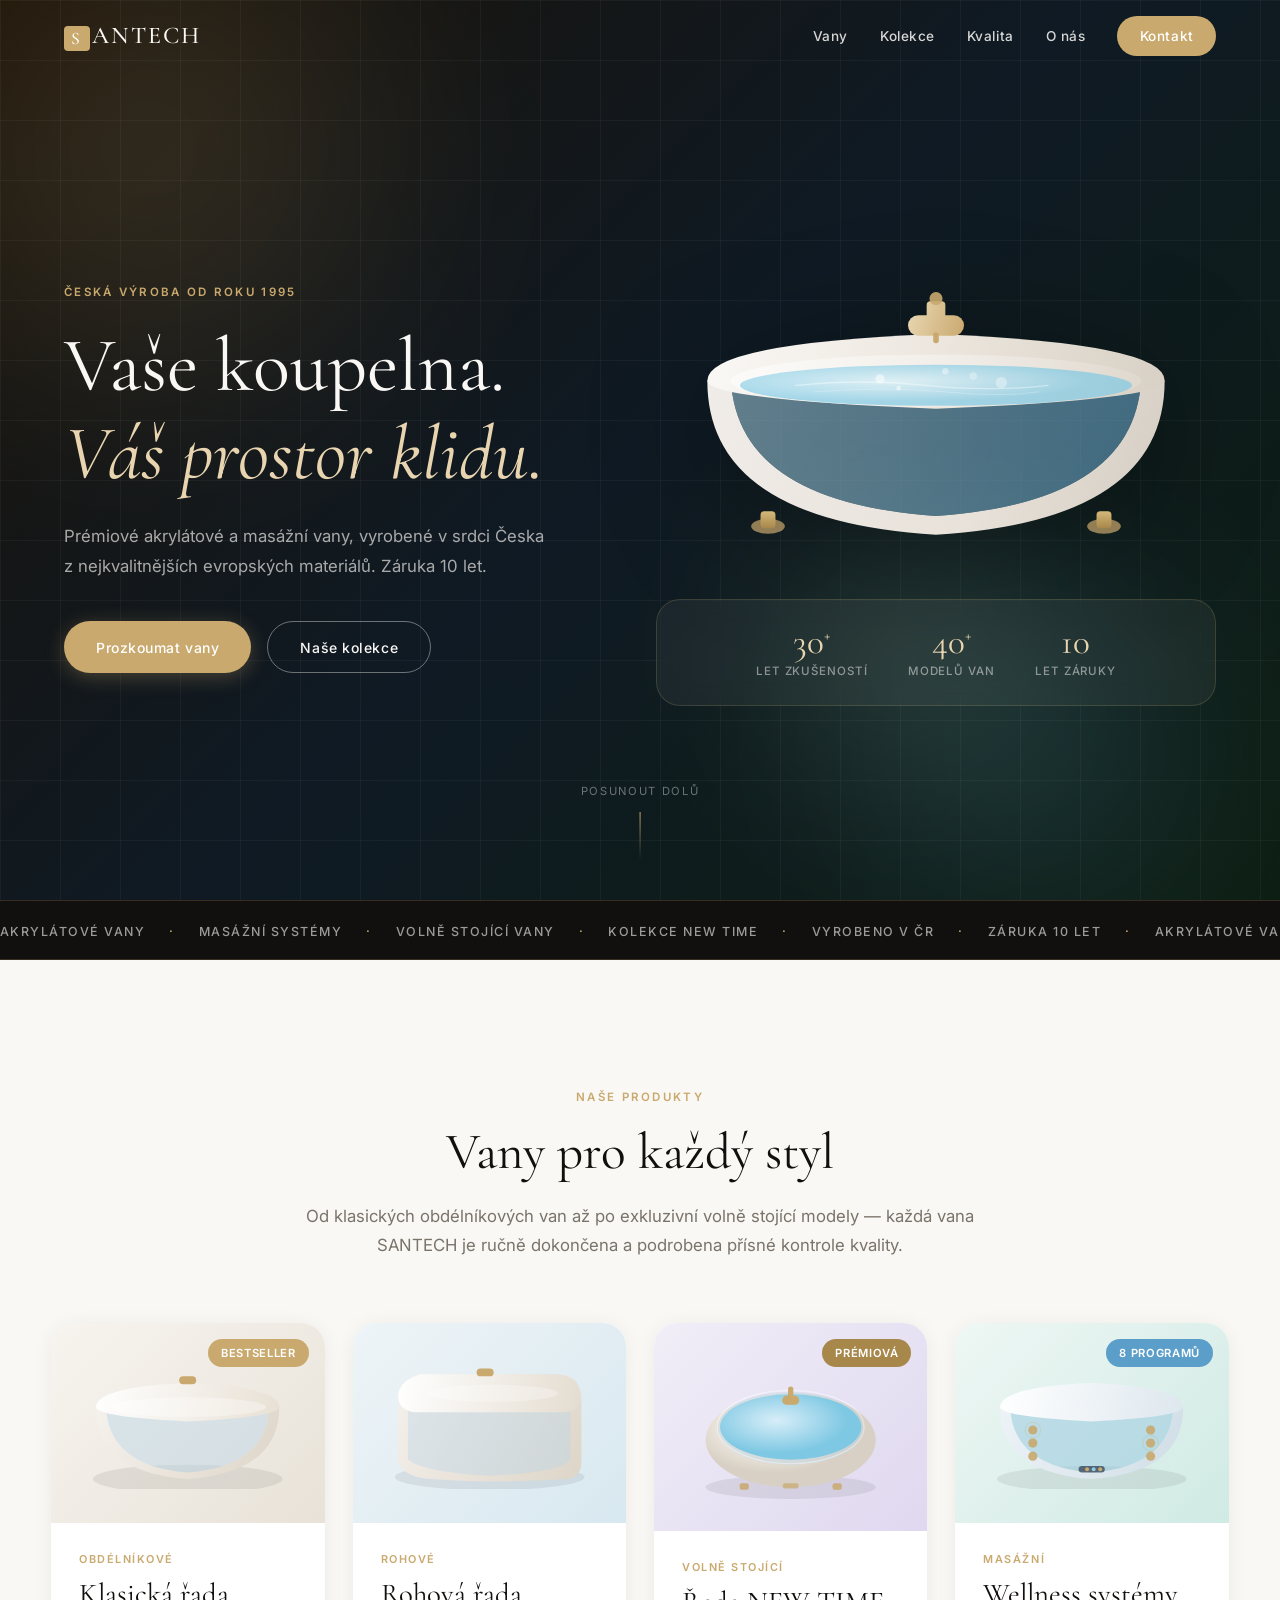
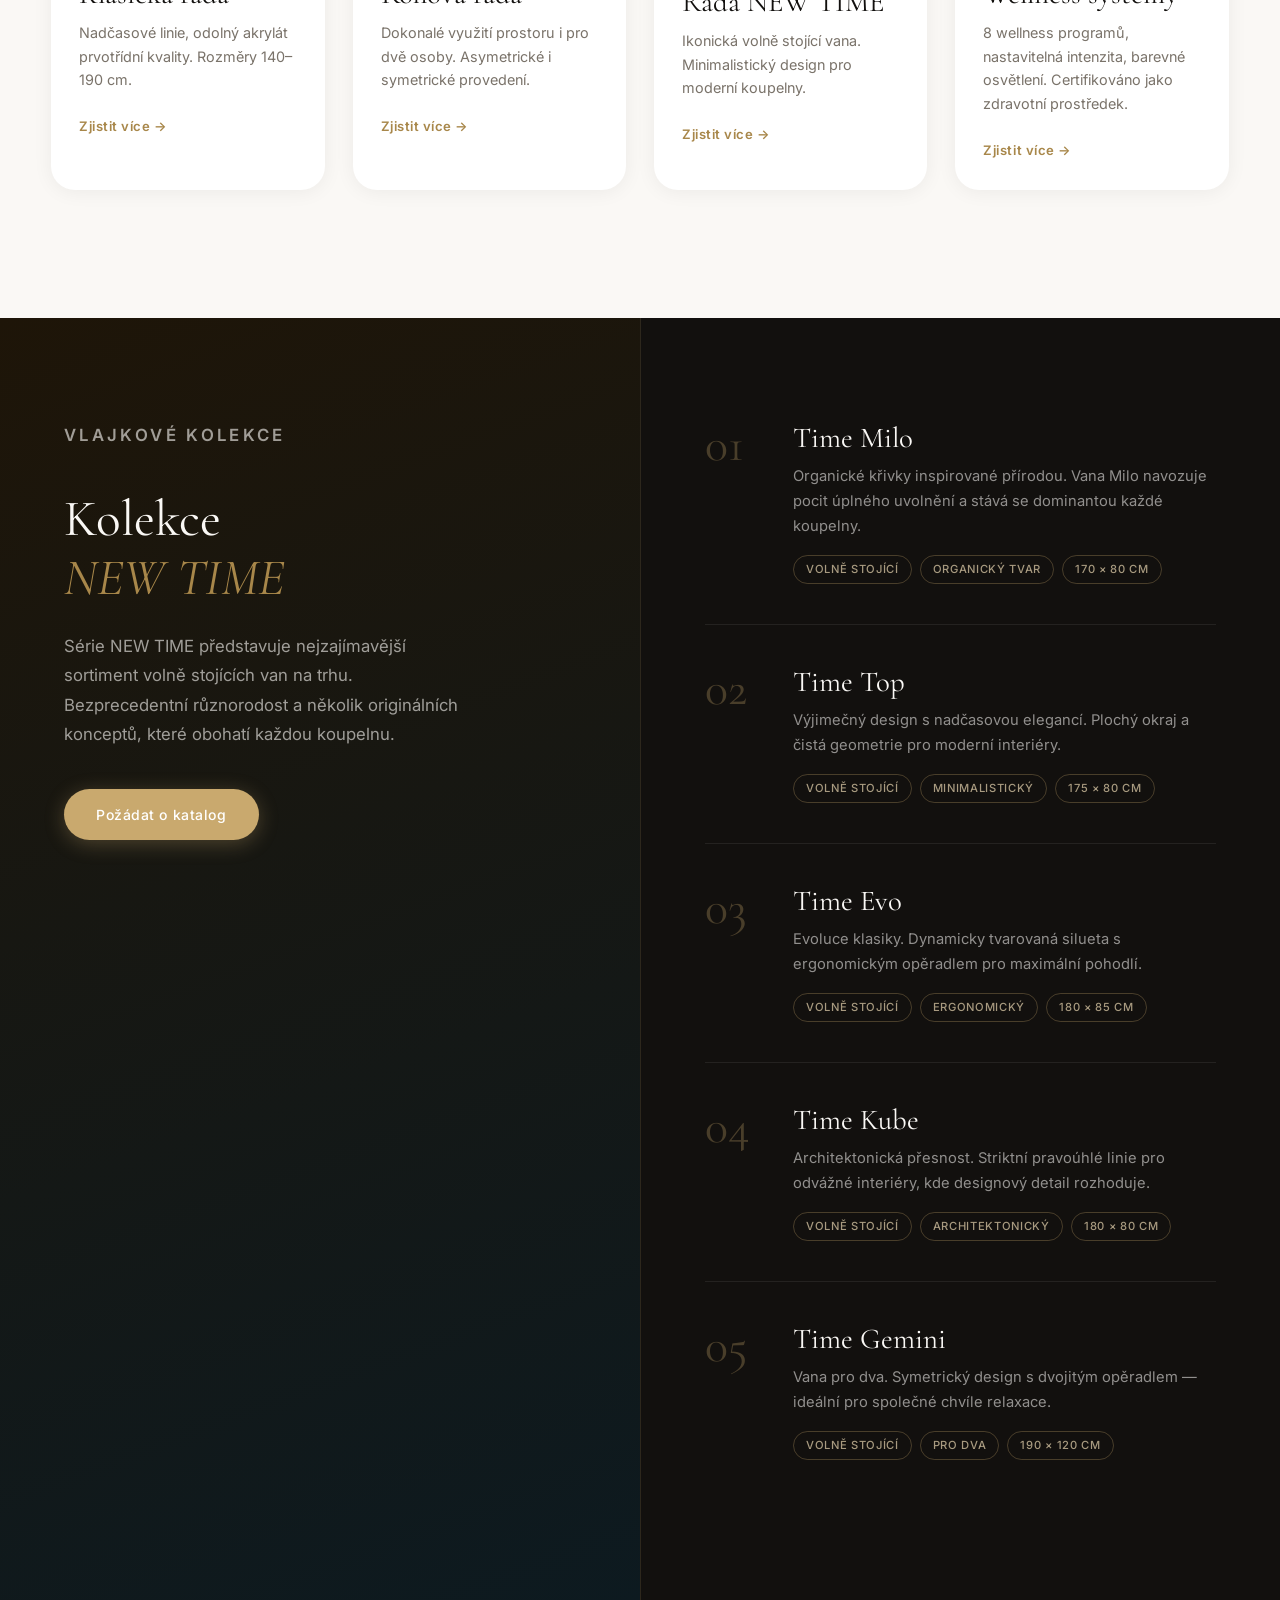
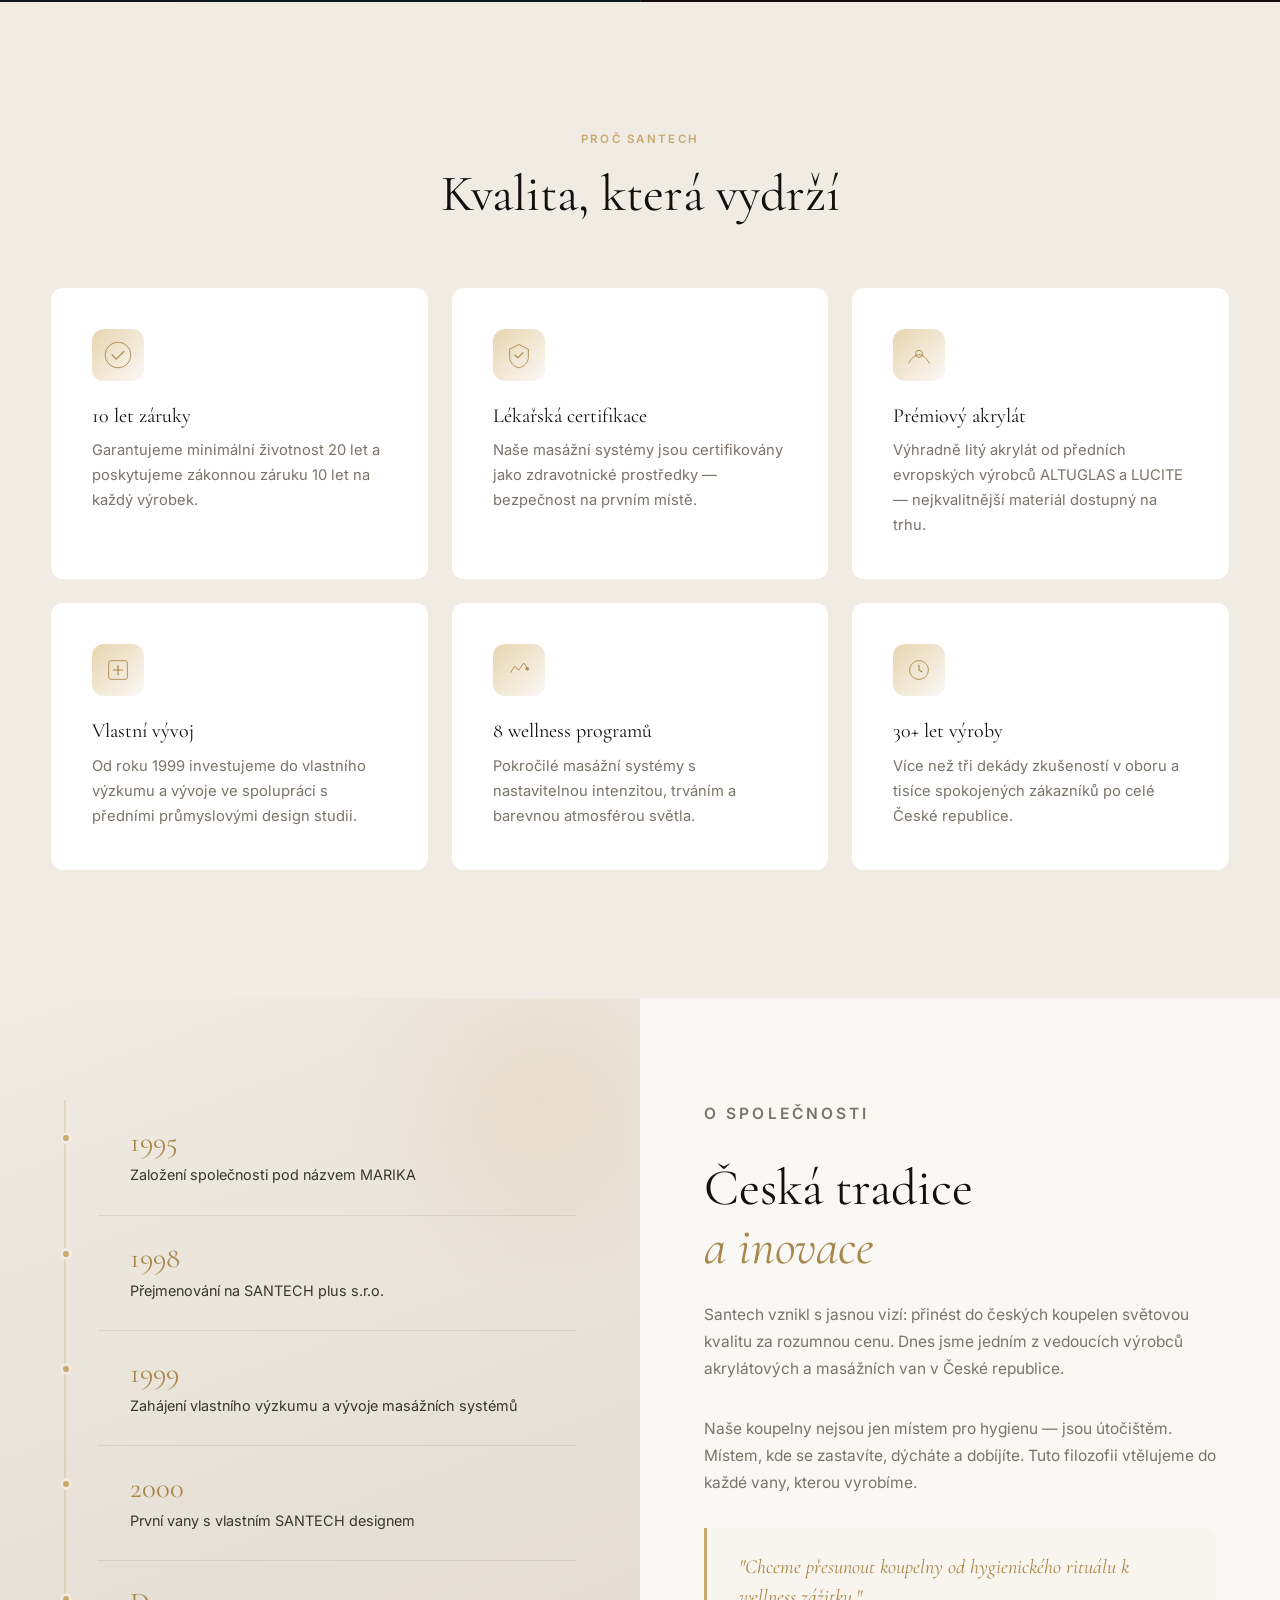
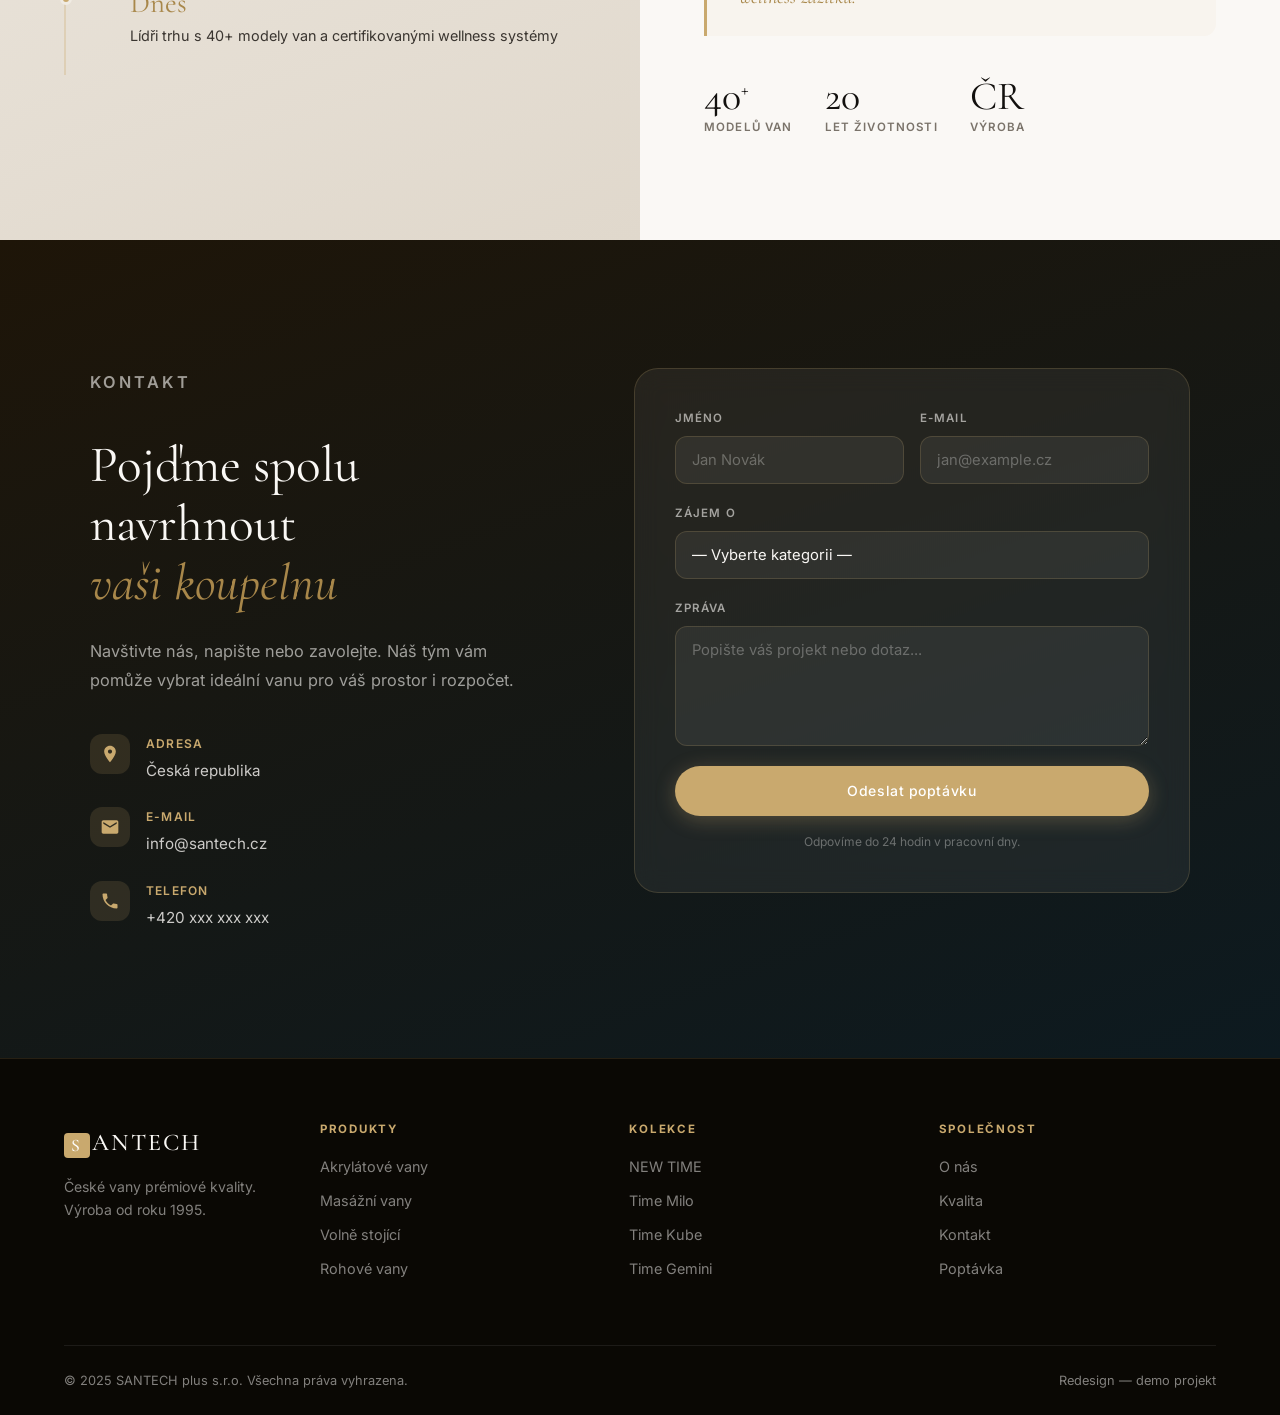
==== index.html @ 497bf306 "claude" ====
<!DOCTYPE html>
<html lang="cs">
<head>
  <meta charset="UTF-8" />
  <meta name="viewport" content="width=device-width, initial-scale=1.0" />
  <title>SANTECH — České vany prémiové kvality</title>
  <link rel="preconnect" href="https://fonts.googleapis.com" />
  <link rel="preconnect" href="https://fonts.gstatic.com" crossorigin />
  <link href="https://fonts.googleapis.com/css2?family=Cormorant+Garamond:ital,wght@0,300;0,400;0,500;0,600;1,300;1,400&family=Inter:wght@300;400;500;600&display=swap" rel="stylesheet" />
  <link rel="stylesheet" href="style.css" />
</head>
<body>

  <!-- ── NAV ────────────────────────────────────────────── -->
  <header class="nav" id="nav">
    <a href="#hero" class="nav__logo">
      <span class="nav__logo-mark">S</span>ANTECH
    </a>
    <nav class="nav__links">
      <a href="#products">Vany</a>
      <a href="#collections">Kolekce</a>
      <a href="#quality">Kvalita</a>
      <a href="#about">O nás</a>
      <a href="#contact" class="nav__cta">Kontakt</a>
    </nav>
    <button class="nav__hamburger" id="hamburger" aria-label="Menu">
      <span></span><span></span><span></span>
    </button>
  </header>

  <div class="mobile-menu" id="mobileMenu">
    <a href="#products" class="mobile-link">Vany</a>
    <a href="#collections" class="mobile-link">Kolekce</a>
    <a href="#quality" class="mobile-link">Kvalita</a>
    <a href="#about" class="mobile-link">O nás</a>
    <a href="#contact" class="mobile-link">Kontakt</a>
  </div>

  <!-- ── HERO ───────────────────────────────────────────── -->
  <section class="hero" id="hero">
    <div class="hero__bg">
      <div class="hero__blob hero__blob--1"></div>
      <div class="hero__blob hero__blob--2"></div>
      <div class="hero__blob hero__blob--3"></div>
      <div class="hero__grid"></div>
    </div>

    <div class="hero__content">
      <p class="hero__eyebrow fade-up">Česká výroba od roku 1995</p>
      <h1 class="hero__headline fade-up delay-1">
        Vaše koupelna.<br />
        <em>Váš prostor klidu.</em>
      </h1>
      <p class="hero__sub fade-up delay-2">
        Prémiové akrylátové a masážní vany, vyrobené v srdci Česka
        z nejkvalitnějších evropských materiálů. Záruka 10 let.
      </p>
      <div class="hero__actions fade-up delay-3">
        <a href="#products" class="btn btn--primary">Prozkoumat vany</a>
        <a href="#collections" class="btn btn--ghost">Naše kolekce</a>
      </div>
    </div>

    <div class="hero__visual">
      <div class="bathtub-illustration">
        <svg viewBox="0 0 600 340" fill="none" xmlns="http://www.w3.org/2000/svg" class="bath-svg">
          <!-- Tub body -->
          <ellipse cx="300" cy="260" rx="270" ry="55" fill="url(#shadowGrad)" opacity="0.18"/>
          <path d="M55 140 Q55 290 300 305 Q545 290 545 140 L520 130 Q520 270 300 285 Q80 270 80 130 Z"
                fill="url(#tubGrad)" />
          <path d="M80 130 Q80 270 300 285 Q520 270 520 130"
                fill="url(#waterGrad)" opacity="0.55"/>
          <!-- Rim -->
          <path d="M55 140 Q55 100 300 90 Q545 100 545 140 Q545 160 300 170 Q55 160 55 140 Z"
                fill="url(#rimGrad)" />
          <!-- Inner rim highlight -->
          <ellipse cx="300" cy="140" rx="220" ry="28" fill="url(#innerRimGrad)" opacity="0.6"/>
          <!-- Water surface -->
          <ellipse cx="300" cy="145" rx="210" ry="22" fill="url(#waterSurface)" opacity="0.7"/>
          <!-- Water shimmer lines -->
          <path d="M150 145 Q220 138 290 145 Q360 152 420 145" stroke="white" stroke-width="1.5" stroke-linecap="round" opacity="0.4"/>
          <path d="M170 152 Q240 146 310 152 Q370 158 410 152" stroke="white" stroke-width="1" stroke-linecap="round" opacity="0.25"/>
          <!-- Tap -->
          <rect x="270" y="70" width="60" height="22" rx="11" fill="url(#tapGrad)"/>
          <rect x="290" y="55" width="20" height="20" rx="4" fill="url(#tapGrad)"/>
          <circle cx="300" cy="52" r="7" fill="#c9a96e" opacity="0.9"/>
          <!-- Faucet -->
          <rect x="297" y="88" width="6" height="12" rx="3" fill="#c9a96e"/>
          <!-- Legs -->
          <ellipse cx="120" cy="296" rx="18" ry="8" fill="#c9a96e" opacity="0.7"/>
          <ellipse cx="480" cy="296" rx="18" ry="8" fill="#c9a96e" opacity="0.7"/>
          <rect x="112" y="280" width="16" height="18" rx="4" fill="url(#legGrad)"/>
          <rect x="472" y="280" width="16" height="18" rx="4" fill="url(#legGrad)"/>

          <!-- Bubbles -->
          <circle cx="240" cy="138" r="5" fill="white" opacity="0.5" class="bubble b1"/>
          <circle cx="310" cy="130" r="3.5" fill="white" opacity="0.4" class="bubble b2"/>
          <circle cx="370" cy="142" r="6" fill="white" opacity="0.35" class="bubble b3"/>
          <circle cx="260" cy="148" r="2.5" fill="white" opacity="0.5" class="bubble b4"/>
          <circle cx="340" cy="135" r="4" fill="white" opacity="0.3" class="bubble b5"/>

          <defs>
            <linearGradient id="tubGrad" x1="55" y1="130" x2="545" y2="305" gradientUnits="userSpaceOnUse">
              <stop offset="0%" stop-color="#f0ece8"/>
              <stop offset="60%" stop-color="#e8e2da"/>
              <stop offset="100%" stop-color="#d4ccc2"/>
            </linearGradient>
            <linearGradient id="waterGrad" x1="80" y1="130" x2="520" y2="285" gradientUnits="userSpaceOnUse">
              <stop offset="0%" stop-color="#a8d4e6"/>
              <stop offset="100%" stop-color="#6baed6"/>
            </linearGradient>
            <linearGradient id="rimGrad" x1="55" y1="90" x2="545" y2="170" gradientUnits="userSpaceOnUse">
              <stop offset="0%" stop-color="#faf8f5"/>
              <stop offset="50%" stop-color="#ece6de"/>
              <stop offset="100%" stop-color="#d8d0c4"/>
            </linearGradient>
            <linearGradient id="innerRimGrad" x1="80" y1="112" x2="520" y2="168" gradientUnits="userSpaceOnUse">
              <stop offset="0%" stop-color="white" stop-opacity="0.9"/>
              <stop offset="100%" stop-color="white" stop-opacity="0.2"/>
            </linearGradient>
            <radialGradient id="waterSurface" cx="40%" cy="40%">
              <stop offset="0%" stop-color="#d4eef7"/>
              <stop offset="100%" stop-color="#7ec8e3"/>
            </radialGradient>
            <linearGradient id="tapGrad" x1="270" y1="70" x2="330" y2="92" gradientUnits="userSpaceOnUse">
              <stop offset="0%" stop-color="#e8d5b0"/>
              <stop offset="100%" stop-color="#c9a96e"/>
            </linearGradient>
            <linearGradient id="legGrad" x1="0" y1="0" x2="0" y2="1">
              <stop offset="0%" stop-color="#d4b87a"/>
              <stop offset="100%" stop-color="#a8874a"/>
            </linearGradient>
            <radialGradient id="shadowGrad" cx="50%" cy="50%">
              <stop offset="0%" stop-color="#1a1410" stop-opacity="0.5"/>
              <stop offset="100%" stop-color="#1a1410" stop-opacity="0"/>
            </radialGradient>
          </defs>
        </svg>

        <div class="bath-stats">
          <div class="bath-stat">
            <span class="bath-stat__num">30<sup>+</sup></span>
            <span class="bath-stat__label">let zkušeností</span>
          </div>
          <div class="bath-stat">
            <span class="bath-stat__num">40<sup>+</sup></span>
            <span class="bath-stat__label">modelů van</span>
          </div>
          <div class="bath-stat">
            <span class="bath-stat__num">10</span>
            <span class="bath-stat__label">let záruky</span>
          </div>
        </div>
      </div>
    </div>

    <div class="hero__scroll">
      <span>Posunout dolů</span>
      <div class="scroll-line"></div>
    </div>
  </section>

  <!-- ── MARQUEE ─────────────────────────────────────────── -->
  <div class="marquee-band">
    <div class="marquee-track">
      <span>Akrylátové vany</span>
      <span class="dot">·</span>
      <span>Masážní systémy</span>
      <span class="dot">·</span>
      <span>Volně stojící vany</span>
      <span class="dot">·</span>
      <span>Kolekce NEW TIME</span>
      <span class="dot">·</span>
      <span>Vyrobeno v ČR</span>
      <span class="dot">·</span>
      <span>Záruka 10 let</span>
      <span class="dot">·</span>
      <span>Akrylátové vany</span>
      <span class="dot">·</span>
      <span>Masážní systémy</span>
      <span class="dot">·</span>
      <span>Volně stojící vany</span>
      <span class="dot">·</span>
      <span>Kolekce NEW TIME</span>
      <span class="dot">·</span>
      <span>Vyrobeno v ČR</span>
      <span class="dot">·</span>
      <span>Záruka 10 let</span>
      <span class="dot">·</span>
    </div>
  </div>

  <!-- ── PRODUCTS ────────────────────────────────────────── -->
  <section class="products" id="products">
    <div class="container">
      <div class="section-header">
        <p class="eyebrow">Naše produkty</p>
        <h2>Vany pro každý styl</h2>
        <p class="section-sub">Od klasických obdélníkových van až po exkluzivní volně stojící modely — každá vana SANTECH je ručně dokončena a podrobena přísné kontrole kvality.</p>
      </div>

      <div class="products__grid">
        <div class="product-card reveal">
          <div class="product-card__visual product-card__visual--rect">
            <svg viewBox="0 0 320 200" class="product-svg">
              <ellipse cx="160" cy="185" rx="145" ry="22" fill="#0d0d0d" opacity="0.08"/>
              <path d="M20 75 Q20 175 160 185 Q300 175 300 75 L285 68 Q285 165 160 175 Q35 165 35 68 Z" fill="url(#p1Tub)"/>
              <path d="M35 68 Q35 165 160 175 Q285 165 285 68" fill="#b8d4e8" opacity="0.45"/>
              <path d="M20 75 Q20 45 160 38 Q300 45 300 75 Q300 90 160 97 Q20 90 20 75 Z" fill="url(#p1Rim)"/>
              <ellipse cx="160" cy="75" rx="120" ry="15" fill="white" opacity="0.3"/>
              <rect x="147" y="28" width="26" height="12" rx="6" fill="#c9a96e"/>
              <defs>
                <linearGradient id="p1Tub" x1="20" y1="68" x2="300" y2="185" gradientUnits="userSpaceOnUse">
                  <stop offset="0%" stop-color="#f5f1ec"/>
                  <stop offset="100%" stop-color="#ddd5c8"/>
                </linearGradient>
                <linearGradient id="p1Rim" x1="20" y1="38" x2="300" y2="97" gradientUnits="userSpaceOnUse">
                  <stop offset="0%" stop-color="#ffffff"/>
                  <stop offset="100%" stop-color="#e8e0d4"/>
                </linearGradient>
              </defs>
            </svg>
            <div class="product-card__badge">Bestseller</div>
          </div>
          <div class="product-card__body">
            <span class="product-card__cat">Obdélníkové</span>
            <h3>Klasická řada</h3>
            <p>Nadčasové linie, odolný akrylát prvotřídní kvality. Rozměry 140–190 cm.</p>
            <a href="#contact" class="product-card__link">Zjistit více →</a>
          </div>
        </div>

        <div class="product-card reveal delay-1">
          <div class="product-card__visual product-card__visual--corner">
            <svg viewBox="0 0 320 200" class="product-svg">
              <ellipse cx="160" cy="182" rx="145" ry="20" fill="#0d0d0d" opacity="0.07"/>
              <path d="M20 160 L20 60 Q20 35 55 25 L260 25 Q300 25 300 65 L300 160 Q300 180 280 185 Q160 192 70 185 Q30 182 20 160 Z" fill="url(#p2Tub)"/>
              <path d="M35 155 L35 62 Q35 42 60 34 L255 34 Q283 34 283 65 L283 155 Q270 175 160 180 Q60 175 35 155 Z" fill="#b8d4e8" opacity="0.4"/>
              <path d="M20 60 Q20 35 55 25 L260 25 Q300 25 300 65 Q295 80 275 83 L45 83 Q22 80 20 60 Z" fill="url(#p2Rim)"/>
              <ellipse cx="165" cy="54" rx="100" ry="13" fill="white" opacity="0.25"/>
              <rect x="140" y="16" width="26" height="12" rx="6" fill="#c9a96e"/>
              <defs>
                <linearGradient id="p2Tub" x1="20" y1="25" x2="300" y2="185" gradientUnits="userSpaceOnUse">
                  <stop offset="0%" stop-color="#f5f1ec"/>
                  <stop offset="100%" stop-color="#ddd5c8"/>
                </linearGradient>
                <linearGradient id="p2Rim" x1="20" y1="25" x2="300" y2="83" gradientUnits="userSpaceOnUse">
                  <stop offset="0%" stop-color="#ffffff"/>
                  <stop offset="100%" stop-color="#e4dcd0"/>
                </linearGradient>
              </defs>
            </svg>
          </div>
          <div class="product-card__body">
            <span class="product-card__cat">Rohové</span>
            <h3>Rohová řada</h3>
            <p>Dokonalé využití prostoru i pro dvě osoby. Asymetrické i symetrické provedení.</p>
            <a href="#contact" class="product-card__link">Zjistit více →</a>
          </div>
        </div>

        <div class="product-card reveal delay-2">
          <div class="product-card__visual product-card__visual--freestand">
            <svg viewBox="0 0 320 220" class="product-svg">
              <ellipse cx="160" cy="202" rx="130" ry="18" fill="#0d0d0d" opacity="0.08"/>
              <!-- Freestanding oval tub -->
              <ellipse cx="160" cy="130" rx="130" ry="72" fill="url(#p3Tub)"/>
              <ellipse cx="160" cy="112" rx="112" ry="56" fill="#b8d4e8" opacity="0.4"/>
              <ellipse cx="160" cy="110" rx="108" ry="50" fill="url(#p3Water)"/>
              <!-- Rim highlight -->
              <ellipse cx="160" cy="110" rx="112" ry="56" fill="none" stroke="white" stroke-width="2" opacity="0.4"/>
              <!-- Faucet -->
              <rect x="147" y="62" width="26" height="14" rx="7" fill="#c9a96e"/>
              <rect x="156" y="48" width="8" height="18" rx="4" fill="#c9a96e"/>
              <!-- Legs -->
              <rect x="82" y="196" width="14" height="10" rx="3" fill="#c9a96e" opacity="0.85"/>
              <rect x="224" y="196" width="14" height="10" rx="3" fill="#c9a96e" opacity="0.85"/>
              <rect x="148" y="196" width="24" height="8" rx="3" fill="#c9a96e" opacity="0.7"/>
              <defs>
                <radialGradient id="p3Tub" cx="40%" cy="35%">
                  <stop offset="0%" stop-color="#faf8f5"/>
                  <stop offset="60%" stop-color="#ede7de"/>
                  <stop offset="100%" stop-color="#d8d0c4"/>
                </radialGradient>
                <radialGradient id="p3Water" cx="40%" cy="40%">
                  <stop offset="0%" stop-color="#d8eef8"/>
                  <stop offset="100%" stop-color="#7ec8e3"/>
                </radialGradient>
              </defs>
            </svg>
            <div class="product-card__badge product-card__badge--gold">Prémiová</div>
          </div>
          <div class="product-card__body">
            <span class="product-card__cat">Volně stojící</span>
            <h3>Řada NEW TIME</h3>
            <p>Ikonická volně stojící vana. Minimalistický design pro moderní koupelny.</p>
            <a href="#collections" class="product-card__link">Zjistit více →</a>
          </div>
        </div>

        <div class="product-card reveal delay-3">
          <div class="product-card__visual product-card__visual--massage">
            <svg viewBox="0 0 320 200" class="product-svg">
              <ellipse cx="160" cy="185" rx="145" ry="20" fill="#0d0d0d" opacity="0.07"/>
              <path d="M20 75 Q20 175 160 185 Q300 175 300 75 L285 68 Q285 165 160 175 Q35 165 35 68 Z" fill="url(#p4Tub)"/>
              <path d="M35 68 Q35 165 160 175 Q285 165 285 68" fill="#96c8e0" opacity="0.5"/>
              <path d="M20 75 Q20 45 160 38 Q300 45 300 75 Q300 90 160 97 Q20 90 20 75 Z" fill="url(#p4Rim)"/>
              <!-- Massage jets -->
              <circle cx="70" cy="110" r="7" fill="#c9a96e" opacity="0.9"/>
              <circle cx="70" cy="130" r="7" fill="#c9a96e" opacity="0.9"/>
              <circle cx="70" cy="150" r="7" fill="#c9a96e" opacity="0.9"/>
              <circle cx="250" cy="110" r="7" fill="#c9a96e" opacity="0.9"/>
              <circle cx="250" cy="130" r="7" fill="#c9a96e" opacity="0.9"/>
              <circle cx="250" cy="150" r="7" fill="#c9a96e" opacity="0.9"/>
              <!-- Jet ripples -->
              <circle cx="70" cy="110" r="12" stroke="#c9a96e" stroke-width="1" fill="none" opacity="0.4"/>
              <circle cx="250" cy="130" r="12" stroke="#c9a96e" stroke-width="1" fill="none" opacity="0.4"/>
              <!-- Control panel -->
              <rect x="140" y="165" width="40" height="10" rx="5" fill="#2a3a4a" opacity="0.7"/>
              <circle cx="153" cy="170" r="3" fill="#c9a96e"/>
              <circle cx="163" cy="170" r="3" fill="#96c8e0"/>
              <circle cx="173" cy="170" r="3" fill="#c9a96e"/>
              <defs>
                <linearGradient id="p4Tub" x1="20" y1="68" x2="300" y2="185" gradientUnits="userSpaceOnUse">
                  <stop offset="0%" stop-color="#edf3f7"/>
                  <stop offset="100%" stop-color="#d0dde6"/>
                </linearGradient>
                <linearGradient id="p4Rim" x1="20" y1="38" x2="300" y2="97" gradientUnits="userSpaceOnUse">
                  <stop offset="0%" stop-color="#ffffff"/>
                  <stop offset="100%" stop-color="#dde7ee"/>
                </linearGradient>
              </defs>
            </svg>
            <div class="product-card__badge product-card__badge--blue">8 programů</div>
          </div>
          <div class="product-card__body">
            <span class="product-card__cat">Masážní</span>
            <h3>Wellness systémy</h3>
            <p>8 wellness programů, nastavitelná intenzita, barevné osvětlení. Certifikováno jako zdravotní prostředek.</p>
            <a href="#contact" class="product-card__link">Zjistit více →</a>
          </div>
        </div>
      </div>
    </div>
  </section>

  <!-- ── COLLECTIONS ─────────────────────────────────────── -->
  <section class="collections" id="collections">
    <div class="collections__left">
      <div class="collections__sticky">
        <p class="eyebrow eyebrow--light">Vlajkové kolekce</p>
        <h2>Kolekce<br/><em>NEW TIME</em></h2>
        <p>Série NEW TIME představuje nejzajímavější sortiment volně stojících van na trhu. Bezprecedentní různorodost a několik originálních konceptů, které obohatí každou koupelnu.</p>
        <a href="#contact" class="btn btn--primary">Požádat o katalog</a>
      </div>
    </div>
    <div class="collections__right">
      <div class="collection-item reveal">
        <div class="collection-item__num">01</div>
        <div class="collection-item__body">
          <h3>Time Milo</h3>
          <p>Organické křivky inspirované přírodou. Vana Milo navozuje pocit úplného uvolnění a stává se dominantou každé koupelny.</p>
          <div class="collection-tags">
            <span>Volně stojící</span>
            <span>Organický tvar</span>
            <span>170 × 80 cm</span>
          </div>
        </div>
      </div>
      <div class="collection-item reveal delay-1">
        <div class="collection-item__num">02</div>
        <div class="collection-item__body">
          <h3>Time Top</h3>
          <p>Výjimečný design s nadčasovou elegancí. Plochý okraj a čistá geometrie pro moderní interiéry.</p>
          <div class="collection-tags">
            <span>Volně stojící</span>
            <span>Minimalistický</span>
            <span>175 × 80 cm</span>
          </div>
        </div>
      </div>
      <div class="collection-item reveal delay-2">
        <div class="collection-item__num">03</div>
        <div class="collection-item__body">
          <h3>Time Evo</h3>
          <p>Evoluce klasiky. Dynamicky tvarovaná silueta s ergonomickým opěradlem pro maximální pohodlí.</p>
          <div class="collection-tags">
            <span>Volně stojící</span>
            <span>Ergonomický</span>
            <span>180 × 85 cm</span>
          </div>
        </div>
      </div>
      <div class="collection-item reveal delay-3">
        <div class="collection-item__num">04</div>
        <div class="collection-item__body">
          <h3>Time Kube</h3>
          <p>Architektonická přesnost. Striktní pravoúhlé linie pro odvážné interiéry, kde designový detail rozhoduje.</p>
          <div class="collection-tags">
            <span>Volně stojící</span>
            <span>Architektonický</span>
            <span>180 × 80 cm</span>
          </div>
        </div>
      </div>
      <div class="collection-item reveal delay-4">
        <div class="collection-item__num">05</div>
        <div class="collection-item__body">
          <h3>Time Gemini</h3>
          <p>Vana pro dva. Symetrický design s dvojitým opěradlem — ideální pro společné chvíle relaxace.</p>
          <div class="collection-tags">
            <span>Volně stojící</span>
            <span>Pro dva</span>
            <span>190 × 120 cm</span>
          </div>
        </div>
      </div>
    </div>
  </section>

  <!-- ── QUALITY ─────────────────────────────────────────── -->
  <section class="quality" id="quality">
    <div class="container">
      <div class="section-header">
        <p class="eyebrow">Proč SANTECH</p>
        <h2>Kvalita, která vydrží</h2>
      </div>
      <div class="quality__grid">
        <div class="quality-card reveal">
          <div class="quality-card__icon">
            <svg viewBox="0 0 48 48" fill="none">
              <circle cx="24" cy="24" r="22" stroke="currentColor" stroke-width="1.5"/>
              <path d="M14 24l7 7 13-13" stroke="currentColor" stroke-width="2" stroke-linecap="round" stroke-linejoin="round"/>
            </svg>
          </div>
          <h3>10 let záruky</h3>
          <p>Garantujeme minimální životnost 20 let a poskytujeme zákonnou záruku 10 let na každý výrobek.</p>
        </div>
        <div class="quality-card reveal delay-1">
          <div class="quality-card__icon">
            <svg viewBox="0 0 48 48" fill="none">
              <path d="M24 6L8 14v14c0 9 7.5 16 16 18 8.5-2 16-9 16-18V14L24 6z" stroke="currentColor" stroke-width="1.5" stroke-linejoin="round"/>
              <path d="M17 24l5 5 9-9" stroke="currentColor" stroke-width="2" stroke-linecap="round" stroke-linejoin="round"/>
            </svg>
          </div>
          <h3>Lékařská certifikace</h3>
          <p>Naše masážní systémy jsou certifikovány jako zdravotnické prostředky — bezpečnost na prvním místě.</p>
        </div>
        <div class="quality-card reveal delay-2">
          <div class="quality-card__icon">
            <svg viewBox="0 0 48 48" fill="none">
              <path d="M6 38 Q24 8 42 38" stroke="currentColor" stroke-width="1.5" stroke-linecap="round"/>
              <circle cx="24" cy="22" r="6" stroke="currentColor" stroke-width="1.5"/>
            </svg>
          </div>
          <h3>Prémiový akrylát</h3>
          <p>Výhradně litý akrylát od předních evropských výrobců ALTUGLAS a LUCITE — nejkvalitnější materiál dostupný na trhu.</p>
        </div>
        <div class="quality-card reveal delay-3">
          <div class="quality-card__icon">
            <svg viewBox="0 0 48 48" fill="none">
              <rect x="8" y="8" width="32" height="32" rx="4" stroke="currentColor" stroke-width="1.5"/>
              <path d="M16 24h16M24 16v16" stroke="currentColor" stroke-width="2" stroke-linecap="round"/>
            </svg>
          </div>
          <h3>Vlastní vývoj</h3>
          <p>Od roku 1999 investujeme do vlastního výzkumu a vývoje ve spolupráci s předními průmyslovými design studii.</p>
        </div>
        <div class="quality-card reveal delay-4">
          <div class="quality-card__icon">
            <svg viewBox="0 0 48 48" fill="none">
              <path d="M10 28l6-10 8 6 8-12 6 8" stroke="currentColor" stroke-width="1.5" stroke-linecap="round" stroke-linejoin="round"/>
              <circle cx="38" cy="22" r="3" fill="currentColor"/>
            </svg>
          </div>
          <h3>8 wellness programů</h3>
          <p>Pokročilé masážní systémy s nastavitelnou intenzitou, trváním a barevnou atmosférou světla.</p>
        </div>
        <div class="quality-card reveal delay-5">
          <div class="quality-card__icon">
            <svg viewBox="0 0 48 48" fill="none">
              <path d="M24 8C15.2 8 8 15.2 8 24s7.2 16 16 16 16-7.2 16-16S32.8 8 24 8z" stroke="currentColor" stroke-width="1.5"/>
              <path d="M24 16v8l5 3" stroke="currentColor" stroke-width="2" stroke-linecap="round"/>
            </svg>
          </div>
          <h3>30+ let výroby</h3>
          <p>Více než tři dekády zkušeností v oboru a tisíce spokojených zákazníků po celé České republice.</p>
        </div>
      </div>
    </div>
  </section>

  <!-- ── ABOUT ───────────────────────────────────────────── -->
  <section class="about" id="about">
    <div class="about__visual">
      <div class="about__bg-shape"></div>
      <div class="about__timeline">
        <div class="timeline-item reveal">
          <div class="timeline-year">1995</div>
          <div class="timeline-text">Založení společnosti pod názvem MARIKA</div>
        </div>
        <div class="timeline-item reveal delay-1">
          <div class="timeline-year">1998</div>
          <div class="timeline-text">Přejmenování na SANTECH plus s.r.o.</div>
        </div>
        <div class="timeline-item reveal delay-2">
          <div class="timeline-year">1999</div>
          <div class="timeline-text">Zahájení vlastního výzkumu a vývoje masážních systémů</div>
        </div>
        <div class="timeline-item reveal delay-3">
          <div class="timeline-year">2000</div>
          <div class="timeline-text">První vany s vlastním SANTECH designem</div>
        </div>
        <div class="timeline-item reveal delay-4">
          <div class="timeline-year">Dnes</div>
          <div class="timeline-text">Lídři trhu s 40+ modely van a certifikovanými wellness systémy</div>
        </div>
      </div>
    </div>
    <div class="about__content">
      <p class="eyebrow">O společnosti</p>
      <h2>Česká tradice<br/><em>a inovace</em></h2>
      <p class="about__lead">
        Santech vznikl s jasnou vizí: přinést do českých koupelen světovou kvalitu za rozumnou cenu. Dnes jsme jedním z vedoucích výrobců akrylátových a masážních van v České republice.
      </p>
      <p>
        Naše koupelny nejsou jen místem pro hygienu — jsou útočištěm. Místem, kde se zastavíte, dýcháte a dobíjíte. Tuto filozofii vtělujeme do každé vany, kterou vyrobíme.
      </p>
      <blockquote class="about__quote">
        "Chceme přesunout koupelny od hygienického rituálu k wellness zážitku."
      </blockquote>
      <div class="about__numbers">
        <div class="about-num">
          <span class="about-num__val">40<sup>+</sup></span>
          <span class="about-num__label">modelů van</span>
        </div>
        <div class="about-num">
          <span class="about-num__val">20</span>
          <span class="about-num__label">let životnosti</span>
        </div>
        <div class="about-num">
          <span class="about-num__val">ČR</span>
          <span class="about-num__label">výroba</span>
        </div>
      </div>
    </div>
  </section>

  <!-- ── CONTACT ─────────────────────────────────────────── -->
  <section class="contact" id="contact">
    <div class="contact__inner">
      <div class="contact__info">
        <p class="eyebrow eyebrow--light">Kontakt</p>
        <h2>Pojďme spolu navrhnout<br/><em>vaši koupelnu</em></h2>
        <p>Navštivte nás, napište nebo zavolejte. Náš tým vám pomůže vybrat ideální vanu pro váš prostor i rozpočet.</p>
        <div class="contact-details">
          <div class="contact-detail">
            <div class="contact-detail__icon">
              <svg viewBox="0 0 24 24" fill="none">
                <path d="M12 2C8.13 2 5 5.13 5 9c0 5.25 7 13 7 13s7-7.75 7-13c0-3.87-3.13-7-7-7zm0 9.5c-1.38 0-2.5-1.12-2.5-2.5s1.12-2.5 2.5-2.5 2.5 1.12 2.5 2.5-1.12 2.5-2.5 2.5z" fill="currentColor"/>
              </svg>
            </div>
            <div>
              <strong>Adresa</strong>
              <span>Česká republika</span>
            </div>
          </div>
          <div class="contact-detail">
            <div class="contact-detail__icon">
              <svg viewBox="0 0 24 24" fill="none">
                <path d="M20 4H4c-1.1 0-2 .9-2 2v12c0 1.1.9 2 2 2h16c1.1 0 2-.9 2-2V6c0-1.1-.9-2-2-2zm0 4l-8 5-8-5V6l8 5 8-5v2z" fill="currentColor"/>
              </svg>
            </div>
            <div>
              <strong>E-mail</strong>
              <span>info@santech.cz</span>
            </div>
          </div>
          <div class="contact-detail">
            <div class="contact-detail__icon">
              <svg viewBox="0 0 24 24" fill="none">
                <path d="M6.62 10.79c1.44 2.83 3.76 5.14 6.59 6.59l2.2-2.2c.27-.27.67-.36 1.02-.24 1.12.37 2.33.57 3.57.57.55 0 1 .45 1 1V20c0 .55-.45 1-1 1-9.39 0-17-7.61-17-17 0-.55.45-1 1-1h3.5c.55 0 1 .45 1 1 0 1.25.2 2.45.57 3.57.11.35.03.74-.25 1.02l-2.2 2.2z" fill="currentColor"/>
              </svg>
            </div>
            <div>
              <strong>Telefon</strong>
              <span>+420 xxx xxx xxx</span>
            </div>
          </div>
        </div>
      </div>

      <form class="contact__form" id="contactForm">
        <div class="form-row">
          <div class="form-group">
            <label for="name">Jméno</label>
            <input type="text" id="name" name="name" placeholder="Jan Novák" required />
          </div>
          <div class="form-group">
            <label for="email">E-mail</label>
            <input type="email" id="email" name="email" placeholder="jan@example.cz" required />
          </div>
        </div>
        <div class="form-group">
          <label for="interest">Zájem o</label>
          <select id="interest" name="interest">
            <option value="">— Vyberte kategorii —</option>
            <option>Akrylátové vany</option>
            <option>Masážní vany</option>
            <option>Volně stojící vany – NEW TIME</option>
            <option>Rohové vany</option>
            <option>Příslušenství</option>
          </select>
        </div>
        <div class="form-group">
          <label for="message">Zpráva</label>
          <textarea id="message" name="message" rows="4" placeholder="Popište váš projekt nebo dotaz..."></textarea>
        </div>
        <button type="submit" class="btn btn--primary btn--full">Odeslat poptávku</button>
        <p class="form-note">Odpovíme do 24 hodin v pracovní dny.</p>
      </form>
    </div>
  </section>

  <!-- ── FOOTER ─────────────────────────────────────────── -->
  <footer class="footer">
    <div class="footer__top">
      <div class="footer__brand">
        <div class="footer__logo">
          <span class="nav__logo-mark">S</span>ANTECH
        </div>
        <p>České vany prémiové kvality.<br/>Výroba od roku 1995.</p>
      </div>
      <nav class="footer__nav">
        <div class="footer__col">
          <h4>Produkty</h4>
          <a href="#products">Akrylátové vany</a>
          <a href="#products">Masážní vany</a>
          <a href="#collections">Volně stojící</a>
          <a href="#products">Rohové vany</a>
        </div>
        <div class="footer__col">
          <h4>Kolekce</h4>
          <a href="#collections">NEW TIME</a>
          <a href="#collections">Time Milo</a>
          <a href="#collections">Time Kube</a>
          <a href="#collections">Time Gemini</a>
        </div>
        <div class="footer__col">
          <h4>Společnost</h4>
          <a href="#about">O nás</a>
          <a href="#quality">Kvalita</a>
          <a href="#contact">Kontakt</a>
          <a href="#contact">Poptávka</a>
        </div>
      </nav>
    </div>
    <div class="footer__bottom">
      <p>&copy; 2025 SANTECH plus s.r.o. Všechna práva vyhrazena.</p>
      <p>Redesign — demo projekt</p>
    </div>
  </footer>

  <script src="main.js"></script>
</body>
</html>
---- style.css ----
/* ── RESET & BASE ──────────────────────────────────────── */
*, *::before, *::after { box-sizing: border-box; margin: 0; padding: 0; }

:root {
  --ink:        #12100e;
  --ink-soft:   #3a3530;
  --ink-muted:  #7a736a;
  --cream:      #faf8f5;
  --cream-dark: #f0ebe3;
  --gold:       #c9a96e;
  --gold-light: #e8d5b0;
  --gold-dark:  #a8874a;
  --blue:       #5b9ec9;
  --blue-light: #d4eef7;
  --white:      #ffffff;

  --font-serif: 'Cormorant Garamond', Georgia, serif;
  --font-sans:  'Inter', system-ui, sans-serif;

  --nav-h:      72px;
  --r:          12px;
  --r-lg:       24px;
  --trans:      0.35s cubic-bezier(0.25, 0.46, 0.45, 0.94);
}

html { scroll-behavior: smooth; font-size: 16px; }

body {
  font-family: var(--font-sans);
  color: var(--ink);
  background: var(--cream);
  line-height: 1.65;
  overflow-x: hidden;
}

img, svg { display: block; max-width: 100%; }
a { color: inherit; text-decoration: none; }
button { cursor: pointer; border: none; background: none; font: inherit; }

.container {
  width: min(1200px, 100% - 2 * clamp(1rem, 4vw, 4rem));
  margin-inline: auto;
}

/* ── TYPOGRAPHY ─────────────────────────────────────────── */
h1, h2, h3, h4 { font-family: var(--font-serif); font-weight: 400; line-height: 1.15; }
h1 { font-size: clamp(2.8rem, 6vw, 5.5rem); }
h2 { font-size: clamp(2.2rem, 4vw, 3.8rem); }
h3 { font-size: clamp(1.3rem, 2.5vw, 1.8rem); }
em { font-style: italic; color: var(--gold-dark); }

.eyebrow {
  font-family: var(--font-sans);
  font-size: 0.72rem;
  font-weight: 600;
  letter-spacing: 0.2em;
  text-transform: uppercase;
  color: var(--gold);
  margin-bottom: 1rem;
}
.eyebrow--light { color: var(--gold-light); }

.section-header {
  text-align: center;
  max-width: 720px;
  margin-inline: auto;
  margin-bottom: 4rem;
}
.section-sub {
  margin-top: 1.25rem;
  color: var(--ink-muted);
  font-size: 1.05rem;
  line-height: 1.7;
}

/* ── BUTTONS ─────────────────────────────────────────────── */
.btn {
  display: inline-flex;
  align-items: center;
  gap: 0.5rem;
  padding: 0.85rem 2rem;
  border-radius: 100px;
  font-size: 0.875rem;
  font-weight: 500;
  letter-spacing: 0.04em;
  transition: var(--trans);
}
.btn--primary {
  background: var(--gold);
  color: var(--white);
  box-shadow: 0 4px 20px color-mix(in srgb, var(--gold) 30%, transparent);
}
.btn--primary:hover {
  background: var(--gold-dark);
  transform: translateY(-2px);
  box-shadow: 0 8px 28px color-mix(in srgb, var(--gold) 40%, transparent);
}
.btn--ghost {
  border: 1.5px solid color-mix(in srgb, var(--cream) 40%, transparent);
  color: var(--cream);
  backdrop-filter: blur(8px);
}
.btn--ghost:hover {
  background: color-mix(in srgb, var(--cream) 15%, transparent);
  transform: translateY(-2px);
}
.btn--full { width: 100%; justify-content: center; }

/* ── ANIMATIONS ─────────────────────────────────────────── */
.fade-up {
  opacity: 0;
  transform: translateY(32px);
  animation: fadeUp 0.8s var(--trans) forwards;
}
.delay-1 { animation-delay: 0.15s; }
.delay-2 { animation-delay: 0.30s; }
.delay-3 { animation-delay: 0.45s; }
.delay-4 { animation-delay: 0.60s; }
.delay-5 { animation-delay: 0.75s; }

@keyframes fadeUp {
  to { opacity: 1; transform: translateY(0); }
}

.reveal {
  opacity: 0;
  transform: translateY(40px);
  transition: opacity 0.7s ease, transform 0.7s ease;
}
.reveal.visible {
  opacity: 1;
  transform: translateY(0);
}
.reveal.delay-1.visible { transition-delay: 0.1s; }
.reveal.delay-2.visible { transition-delay: 0.2s; }
.reveal.delay-3.visible { transition-delay: 0.3s; }
.reveal.delay-4.visible { transition-delay: 0.4s; }
.reveal.delay-5.visible { transition-delay: 0.5s; }

/* ── NAV ─────────────────────────────────────────────────── */
.nav {
  position: fixed;
  top: 0; left: 0; right: 0;
  z-index: 100;
  height: var(--nav-h);
  display: flex;
  align-items: center;
  justify-content: space-between;
  padding-inline: clamp(1.5rem, 5vw, 4rem);
  transition: background 0.4s ease, box-shadow 0.4s ease;
}
.nav.scrolled {
  background: color-mix(in srgb, var(--cream) 92%, transparent);
  backdrop-filter: blur(20px);
  box-shadow: 0 1px 0 color-mix(in srgb, var(--ink) 8%, transparent);
}

.nav__logo {
  font-family: var(--font-serif);
  font-size: 1.5rem;
  font-weight: 500;
  color: var(--cream);
  letter-spacing: 0.08em;
  transition: color var(--trans);
}
.nav.scrolled .nav__logo { color: var(--ink); }

.nav__logo-mark {
  display: inline-block;
  width: 1.6rem; height: 1.6rem;
  background: var(--gold);
  color: white;
  border-radius: 4px;
  text-align: center;
  line-height: 1.6rem;
  font-size: 1.1rem;
  margin-right: 0.15rem;
  vertical-align: middle;
}

.nav__links {
  display: flex;
  align-items: center;
  gap: 2rem;
}
.nav__links a {
  font-size: 0.85rem;
  font-weight: 500;
  letter-spacing: 0.04em;
  color: color-mix(in srgb, var(--cream) 85%, transparent);
  transition: color var(--trans);
}
.nav.scrolled .nav__links a { color: var(--ink-soft); }
.nav__links a:hover { color: var(--gold) !important; }

.nav__cta {
  padding: 0.55rem 1.4rem;
  background: var(--gold);
  color: var(--white) !important;
  border-radius: 100px;
  font-weight: 500;
}
.nav__cta:hover { background: var(--gold-dark); }

.nav__hamburger {
  display: none;
  flex-direction: column;
  gap: 5px;
  padding: 4px;
}
.nav__hamburger span {
  display: block;
  width: 24px;
  height: 2px;
  background: var(--cream);
  border-radius: 2px;
  transition: var(--trans);
}
.nav.scrolled .nav__hamburger span { background: var(--ink); }

.mobile-menu {
  display: none;
  position: fixed;
  inset: var(--nav-h) 0 0 0;
  background: var(--cream);
  z-index: 99;
  flex-direction: column;
  align-items: center;
  justify-content: center;
  gap: 2rem;
  opacity: 0;
  pointer-events: none;
  transition: opacity 0.3s ease;
}
.mobile-menu.open {
  opacity: 1;
  pointer-events: all;
}
.mobile-link {
  font-family: var(--font-serif);
  font-size: 2rem;
  color: var(--ink);
  transition: color var(--trans);
}
.mobile-link:hover { color: var(--gold); }

/* ── HERO ────────────────────────────────────────────────── */
.hero {
  position: relative;
  min-height: 100svh;
  display: grid;
  grid-template-columns: 1fr 1fr;
  align-items: center;
  gap: 2rem;
  padding: calc(var(--nav-h) + 4rem) clamp(1.5rem, 5vw, 5rem) 5rem;
  background: linear-gradient(135deg, #1a1208 0%, #0f1a24 50%, #0d1e12 100%);
  overflow: hidden;
}

.hero__bg {
  position: absolute;
  inset: 0;
  pointer-events: none;
}

.hero__blob {
  position: absolute;
  border-radius: 50%;
  filter: blur(80px);
  opacity: 0.18;
}
.hero__blob--1 {
  width: 700px; height: 700px;
  background: radial-gradient(circle, #c9a96e, transparent 70%);
  top: -200px; left: -200px;
  animation: blobFloat 12s ease-in-out infinite;
}
.hero__blob--2 {
  width: 500px; height: 500px;
  background: radial-gradient(circle, #5b9ec9, transparent 70%);
  bottom: -100px; right: 0;
  animation: blobFloat 15s ease-in-out infinite reverse;
}
.hero__blob--3 {
  width: 400px; height: 400px;
  background: radial-gradient(circle, #a8d4a8, transparent 70%);
  top: 50%; left: 55%;
  animation: blobFloat 18s ease-in-out infinite 3s;
}
@keyframes blobFloat {
  0%, 100% { transform: translate(0, 0) scale(1); }
  33% { transform: translate(30px, -20px) scale(1.05); }
  66% { transform: translate(-20px, 20px) scale(0.95); }
}

.hero__grid {
  position: absolute;
  inset: 0;
  background-image:
    linear-gradient(color-mix(in srgb, white 4%, transparent) 1px, transparent 1px),
    linear-gradient(90deg, color-mix(in srgb, white 4%, transparent) 1px, transparent 1px);
  background-size: 60px 60px;
}

.hero__content {
  position: relative;
  z-index: 1;
  max-width: 600px;
}
.hero__eyebrow {
  font-size: 0.72rem;
  font-weight: 600;
  letter-spacing: 0.2em;
  text-transform: uppercase;
  color: var(--gold);
  margin-bottom: 1.25rem;
}
.hero__headline {
  color: var(--cream);
  margin-bottom: 1.5rem;
}
.hero__headline em {
  color: var(--gold-light);
}
.hero__sub {
  color: color-mix(in srgb, var(--cream) 65%, transparent);
  font-size: 1.05rem;
  line-height: 1.75;
  margin-bottom: 2.5rem;
  max-width: 480px;
}
.hero__actions { display: flex; gap: 1rem; flex-wrap: wrap; }

.hero__visual {
  position: relative;
  z-index: 1;
  display: flex;
  flex-direction: column;
  align-items: center;
}

.bathtub-illustration {
  width: 100%;
  max-width: 580px;
}

.bath-svg {
  width: 100%;
  drop-shadow: 0 20px 60px rgba(0,0,0,0.4);
  filter: drop-shadow(0 20px 60px rgba(0,0,0,0.4));
  animation: bathFloat 6s ease-in-out infinite;
}
@keyframes bathFloat {
  0%, 100% { transform: translateY(0); }
  50% { transform: translateY(-12px); }
}

/* Bubble animations */
.bubble { animation: bubbleRise 4s ease-in infinite; }
.b1 { animation-delay: 0s; animation-duration: 3.5s; }
.b2 { animation-delay: 0.8s; animation-duration: 4.2s; }
.b3 { animation-delay: 1.6s; animation-duration: 3.8s; }
.b4 { animation-delay: 2.4s; animation-duration: 4.5s; }
.b5 { animation-delay: 0.4s; animation-duration: 4s; }
@keyframes bubbleRise {
  0% { transform: translateY(0); opacity: 0.5; }
  50% { opacity: 0.6; }
  100% { transform: translateY(-20px); opacity: 0; }
}

.bath-stats {
  display: flex;
  gap: 2.5rem;
  margin-top: 2rem;
  justify-content: center;
  padding: 1.5rem 2rem;
  background: color-mix(in srgb, white 5%, transparent);
  border: 1px solid color-mix(in srgb, var(--gold) 20%, transparent);
  border-radius: var(--r-lg);
  backdrop-filter: blur(12px);
}
.bath-stat {
  text-align: center;
  display: flex;
  flex-direction: column;
  gap: 0.15rem;
}
.bath-stat__num {
  font-family: var(--font-serif);
  font-size: 2.2rem;
  color: var(--gold-light);
  line-height: 1;
}
.bath-stat__num sup { font-size: 1rem; }
.bath-stat__label {
  font-size: 0.72rem;
  font-weight: 500;
  letter-spacing: 0.08em;
  text-transform: uppercase;
  color: color-mix(in srgb, var(--cream) 50%, transparent);
}

.hero__scroll {
  position: absolute;
  bottom: 2.5rem;
  left: 50%;
  transform: translateX(-50%);
  display: flex;
  flex-direction: column;
  align-items: center;
  gap: 0.75rem;
  color: color-mix(in srgb, var(--cream) 40%, transparent);
  font-size: 0.7rem;
  letter-spacing: 0.15em;
  text-transform: uppercase;
}
.scroll-line {
  width: 1px;
  height: 48px;
  background: linear-gradient(to bottom, var(--gold), transparent);
  animation: scrollPulse 2s ease-in-out infinite;
}
@keyframes scrollPulse {
  0%, 100% { opacity: 0.4; }
  50% { opacity: 1; }
}

/* ── MARQUEE ─────────────────────────────────────────────── */
.marquee-band {
  background: var(--ink);
  padding: 1rem 0;
  overflow: hidden;
  white-space: nowrap;
  border-top: 1px solid color-mix(in srgb, var(--gold) 20%, transparent);
  border-bottom: 1px solid color-mix(in srgb, var(--gold) 20%, transparent);
}
.marquee-track {
  display: inline-flex;
  gap: 1.5rem;
  animation: marquee 28s linear infinite;
  font-size: 0.78rem;
  font-weight: 500;
  letter-spacing: 0.12em;
  text-transform: uppercase;
  color: color-mix(in srgb, var(--cream) 60%, transparent);
}
.marquee-track .dot { color: var(--gold); }
@keyframes marquee {
  from { transform: translateX(0); }
  to { transform: translateX(-50%); }
}

/* ── PRODUCTS ─────────────────────────────────────────────── */
.products {
  padding: clamp(5rem, 10vw, 9rem) 0;
  background: var(--cream);
}

.products__grid {
  display: grid;
  grid-template-columns: repeat(auto-fit, minmax(260px, 1fr));
  gap: 1.75rem;
}

.product-card {
  background: var(--white);
  border-radius: var(--r-lg);
  overflow: hidden;
  box-shadow: 0 2px 20px rgba(0,0,0,0.06);
  transition: var(--trans);
}
.product-card:hover {
  transform: translateY(-6px);
  box-shadow: 0 16px 48px rgba(0,0,0,0.12);
}

.product-card__visual {
  position: relative;
  padding: 2rem;
  display: flex;
  align-items: center;
  justify-content: center;
  min-height: 200px;
}
.product-card__visual--rect    { background: linear-gradient(135deg, #f7f4ef, #e8e2d8); }
.product-card__visual--corner  { background: linear-gradient(135deg, #eef4f7, #d8e8f0); }
.product-card__visual--freestand { background: linear-gradient(135deg, #f0eef7, #e0d8f0); }
.product-card__visual--massage { background: linear-gradient(135deg, #eef7f4, #d0eae4); }

.product-svg { width: 100%; max-height: 160px; }

.product-card__badge {
  position: absolute;
  top: 1rem; right: 1rem;
  padding: 0.3rem 0.8rem;
  border-radius: 100px;
  font-size: 0.7rem;
  font-weight: 600;
  letter-spacing: 0.06em;
  text-transform: uppercase;
  background: var(--gold);
  color: white;
}
.product-card__badge--gold { background: var(--gold-dark); }
.product-card__badge--blue { background: var(--blue); }

.product-card__body {
  padding: 1.75rem;
}
.product-card__cat {
  font-size: 0.68rem;
  font-weight: 600;
  letter-spacing: 0.14em;
  text-transform: uppercase;
  color: var(--gold);
  display: block;
  margin-bottom: 0.5rem;
}
.product-card__body h3 { margin-bottom: 0.65rem; }
.product-card__body p {
  font-size: 0.9rem;
  color: var(--ink-muted);
  line-height: 1.65;
  margin-bottom: 1.25rem;
}
.product-card__link {
  font-size: 0.82rem;
  font-weight: 600;
  color: var(--gold-dark);
  letter-spacing: 0.04em;
  transition: gap var(--trans);
  display: inline-flex;
  align-items: center;
  gap: 0.25rem;
}
.product-card__link:hover { gap: 0.6rem; }

/* ── COLLECTIONS ─────────────────────────────────────────── */
.collections {
  display: grid;
  grid-template-columns: 1fr 1fr;
  min-height: 100vh;
  background: var(--ink);
}

.collections__left {
  position: relative;
  background: linear-gradient(160deg, #1e1508 0%, #0d1a20 100%);
  padding: clamp(4rem, 8vw, 8rem) clamp(2rem, 5vw, 5rem);
  display: flex;
  align-items: flex-start;
}

.collections__sticky {
  position: sticky;
  top: calc(var(--nav-h) + 3rem);
}

.collections__left h2 {
  color: var(--cream);
  margin-bottom: 1.5rem;
}
.collections__left p {
  color: color-mix(in srgb, var(--cream) 60%, transparent);
  max-width: 400px;
  margin-bottom: 2.5rem;
  font-size: 1.05rem;
  line-height: 1.75;
}

.collections__right {
  padding: clamp(4rem, 8vw, 8rem) clamp(2rem, 5vw, 5rem);
  display: flex;
  flex-direction: column;
  gap: 0;
  border-left: 1px solid color-mix(in srgb, var(--gold) 15%, transparent);
}

.collection-item {
  display: flex;
  gap: 2rem;
  padding: 2.5rem 0;
  border-bottom: 1px solid color-mix(in srgb, var(--cream) 8%, transparent);
  transition: background var(--trans);
}
.collection-item:first-child { padding-top: 0; }
.collection-item:last-child { border-bottom: none; }
.collection-item:hover { padding-left: 1rem; }

.collection-item__num {
  font-family: var(--font-serif);
  font-size: 3rem;
  color: color-mix(in srgb, var(--gold) 30%, transparent);
  line-height: 1;
  flex-shrink: 0;
  width: 3.5rem;
}

.collection-item__body h3 {
  color: var(--cream);
  margin-bottom: 0.65rem;
}
.collection-item__body p {
  color: color-mix(in srgb, var(--cream) 55%, transparent);
  font-size: 0.92rem;
  line-height: 1.7;
  margin-bottom: 1rem;
}
.collection-tags {
  display: flex;
  flex-wrap: wrap;
  gap: 0.5rem;
}
.collection-tags span {
  padding: 0.25rem 0.75rem;
  border: 1px solid color-mix(in srgb, var(--gold) 30%, transparent);
  border-radius: 100px;
  font-size: 0.7rem;
  font-weight: 500;
  letter-spacing: 0.06em;
  text-transform: uppercase;
  color: color-mix(in srgb, var(--gold-light) 70%, transparent);
}

/* ── QUALITY ─────────────────────────────────────────────── */
.quality {
  padding: clamp(5rem, 10vw, 9rem) 0;
  background: var(--cream-dark);
}

.quality__grid {
  display: grid;
  grid-template-columns: repeat(auto-fit, minmax(300px, 1fr));
  gap: 1.5rem;
}

.quality-card {
  background: var(--white);
  border-radius: var(--r);
  padding: 2.5rem;
  border: 1px solid transparent;
  transition: var(--trans);
}
.quality-card:hover {
  border-color: var(--gold-light);
  transform: translateY(-4px);
  box-shadow: 0 12px 36px rgba(0,0,0,0.08);
}

.quality-card__icon {
  width: 52px; height: 52px;
  display: flex;
  align-items: center;
  justify-content: center;
  background: linear-gradient(135deg, var(--gold-light), var(--cream));
  border-radius: var(--r);
  margin-bottom: 1.5rem;
  color: var(--gold-dark);
  flex-shrink: 0;
}
.quality-card__icon svg { width: 28px; height: 28px; }

.quality-card h3 { margin-bottom: 0.65rem; font-size: 1.25rem; }
.quality-card p {
  font-size: 0.92rem;
  color: var(--ink-muted);
  line-height: 1.7;
}

/* ── ABOUT ────────────────────────────────────────────────── */
.about {
  display: grid;
  grid-template-columns: 1fr 1fr;
  min-height: 80vh;
  background: var(--cream);
}

.about__visual {
  position: relative;
  background: linear-gradient(160deg, #f0ebe3, #e0d8cc);
  padding: clamp(4rem, 8vw, 8rem) clamp(2rem, 5vw, 5rem);
  overflow: hidden;
}

.about__bg-shape {
  position: absolute;
  width: 400px; height: 400px;
  background: radial-gradient(circle, color-mix(in srgb, var(--gold) 15%, transparent), transparent 70%);
  top: -100px; right: -100px;
  pointer-events: none;
}

.about__timeline {
  position: relative;
  display: flex;
  flex-direction: column;
  gap: 0;
  padding-left: 2rem;
  border-left: 2px solid color-mix(in srgb, var(--gold) 30%, transparent);
}

.timeline-item {
  position: relative;
  padding: 1.75rem 0 1.75rem 2rem;
  border-bottom: 1px solid color-mix(in srgb, var(--ink) 8%, transparent);
}
.timeline-item:last-child { border-bottom: none; }
.timeline-item::before {
  content: '';
  position: absolute;
  left: calc(-2rem - 6px);
  top: 2rem;
  width: 12px; height: 12px;
  border-radius: 50%;
  background: var(--gold);
  border: 3px solid var(--cream-dark);
}

.timeline-year {
  font-family: var(--font-serif);
  font-size: 1.8rem;
  color: var(--gold-dark);
  line-height: 1;
  margin-bottom: 0.4rem;
}
.timeline-text {
  font-size: 0.9rem;
  color: var(--ink-soft);
  line-height: 1.6;
}

.about__content {
  padding: clamp(4rem, 8vw, 8rem) clamp(2rem, 5vw, 5rem);
  display: flex;
  flex-direction: column;
  justify-content: center;
}

.about__content h2 { margin-bottom: 1.5rem; }

.about__lead {
  font-size: 1.1rem;
  line-height: 1.75;
  margin-bottom: 1.25rem;
}
.about__content p {
  color: var(--ink-muted);
  font-size: 0.97rem;
  line-height: 1.75;
  margin-bottom: 2rem;
}

.about__quote {
  font-family: var(--font-serif);
  font-style: italic;
  font-size: 1.25rem;
  color: var(--gold-dark);
  line-height: 1.5;
  padding: 1.5rem 2rem;
  border-left: 3px solid var(--gold);
  background: color-mix(in srgb, var(--gold) 5%, var(--cream));
  border-radius: 0 var(--r) var(--r) 0;
  margin-bottom: 2.5rem;
}

.about__numbers {
  display: flex;
  gap: 2rem;
}
.about-num {
  display: flex;
  flex-direction: column;
  gap: 0.15rem;
}
.about-num__val {
  font-family: var(--font-serif);
  font-size: 2.5rem;
  color: var(--ink);
  line-height: 1;
}
.about-num__val sup { font-size: 1.2rem; }
.about-num__label {
  font-size: 0.72rem;
  font-weight: 600;
  letter-spacing: 0.1em;
  text-transform: uppercase;
  color: var(--ink-muted);
}

/* ── CONTACT ─────────────────────────────────────────────── */
.contact {
  background: linear-gradient(160deg, #1e1508 0%, #0d1a20 100%);
  padding: clamp(5rem, 10vw, 9rem) clamp(1.5rem, 5vw, 4rem);
}

.contact__inner {
  max-width: 1100px;
  margin-inline: auto;
  display: grid;
  grid-template-columns: 1fr 1.2fr;
  gap: 5rem;
  align-items: start;
}

.contact__info h2 {
  color: var(--cream);
  margin-bottom: 1.5rem;
}
.contact__info p {
  color: color-mix(in srgb, var(--cream) 60%, transparent);
  margin-bottom: 2.5rem;
  font-size: 1.02rem;
  line-height: 1.75;
}

.contact-details {
  display: flex;
  flex-direction: column;
  gap: 1.5rem;
}
.contact-detail {
  display: flex;
  align-items: flex-start;
  gap: 1rem;
  color: color-mix(in srgb, var(--cream) 80%, transparent);
}
.contact-detail__icon {
  width: 40px; height: 40px;
  background: color-mix(in srgb, var(--gold) 15%, transparent);
  border-radius: var(--r);
  display: flex;
  align-items: center;
  justify-content: center;
  color: var(--gold);
  flex-shrink: 0;
}
.contact-detail__icon svg { width: 20px; height: 20px; }
.contact-detail strong {
  display: block;
  font-size: 0.75rem;
  font-weight: 600;
  letter-spacing: 0.1em;
  text-transform: uppercase;
  color: var(--gold);
  margin-bottom: 0.2rem;
}
.contact-detail span { font-size: 0.95rem; }

.contact__form {
  background: color-mix(in srgb, white 6%, transparent);
  border: 1px solid color-mix(in srgb, var(--gold) 20%, transparent);
  border-radius: var(--r-lg);
  padding: 2.5rem;
  backdrop-filter: blur(12px);
}

.form-row {
  display: grid;
  grid-template-columns: 1fr 1fr;
  gap: 1rem;
}

.form-group {
  display: flex;
  flex-direction: column;
  gap: 0.5rem;
  margin-bottom: 1.25rem;
}
.form-group:last-child { margin-bottom: 0; }

label {
  font-size: 0.72rem;
  font-weight: 600;
  letter-spacing: 0.1em;
  text-transform: uppercase;
  color: color-mix(in srgb, var(--cream) 60%, transparent);
}

input, textarea, select {
  width: 100%;
  padding: 0.875rem 1rem;
  background: color-mix(in srgb, white 6%, transparent);
  border: 1px solid color-mix(in srgb, var(--gold) 20%, transparent);
  border-radius: var(--r);
  color: var(--cream);
  font-family: var(--font-sans);
  font-size: 0.925rem;
  transition: border-color var(--trans);
  -webkit-appearance: none;
}
input::placeholder, textarea::placeholder {
  color: color-mix(in srgb, var(--cream) 30%, transparent);
}
input:focus, textarea:focus, select:focus {
  outline: none;
  border-color: var(--gold);
  background: color-mix(in srgb, white 8%, transparent);
}
select option { background: #1e1508; color: var(--cream); }

textarea { resize: vertical; min-height: 120px; }

.form-note {
  text-align: center;
  font-size: 0.75rem;
  color: color-mix(in srgb, var(--cream) 35%, transparent);
  margin-top: 1rem;
}

/* ── FOOTER ──────────────────────────────────────────────── */
.footer {
  background: #0a0804;
  color: color-mix(in srgb, var(--cream) 50%, transparent);
  padding: 0 clamp(1.5rem, 5vw, 5rem);
  border-top: 1px solid color-mix(in srgb, var(--gold) 15%, transparent);
}

.footer__top {
  padding: 4rem 0;
  display: grid;
  grid-template-columns: auto 1fr;
  gap: 4rem;
}

.footer__logo {
  font-family: var(--font-serif);
  font-size: 1.5rem;
  font-weight: 500;
  color: var(--cream);
  letter-spacing: 0.08em;
  margin-bottom: 0.75rem;
}
.footer__brand p {
  font-size: 0.88rem;
  line-height: 1.65;
}

.footer__nav {
  display: grid;
  grid-template-columns: repeat(3, 1fr);
  gap: 2rem;
  justify-content: end;
}

.footer__col {
  display: flex;
  flex-direction: column;
  gap: 0.65rem;
}
.footer__col h4 {
  font-family: var(--font-sans);
  font-size: 0.72rem;
  font-weight: 700;
  letter-spacing: 0.15em;
  text-transform: uppercase;
  color: var(--gold);
  margin-bottom: 0.5rem;
}
.footer__col a {
  font-size: 0.9rem;
  transition: color var(--trans);
}
.footer__col a:hover { color: var(--cream); }

.footer__bottom {
  border-top: 1px solid color-mix(in srgb, white 8%, transparent);
  padding: 1.5rem 0;
  display: flex;
  justify-content: space-between;
  align-items: center;
  font-size: 0.8rem;
}

/* ── RESPONSIVE ──────────────────────────────────────────── */
@media (max-width: 1024px) {
  .hero { grid-template-columns: 1fr; text-align: center; }
  .hero__content { max-width: 100%; }
  .hero__sub { max-width: 100%; }
  .hero__actions { justify-content: center; }
  .hero__visual { display: none; }

  .collections { grid-template-columns: 1fr; }
  .collections__left { padding-bottom: 3rem; }
  .collections__sticky { position: static; }
  .collections__right { border-left: none; border-top: 1px solid color-mix(in srgb, var(--gold) 15%, transparent); }

  .about { grid-template-columns: 1fr; }
  .about__visual { padding-bottom: 3rem; }

  .contact__inner { grid-template-columns: 1fr; gap: 3rem; }
}

@media (max-width: 768px) {
  .nav__links { display: none; }
  .nav__hamburger { display: flex; }
  .mobile-menu { display: flex; }

  .products__grid { grid-template-columns: 1fr 1fr; }
  .quality__grid { grid-template-columns: 1fr; }

  .footer__top { grid-template-columns: 1fr; gap: 2rem; }
  .footer__nav { grid-template-columns: 1fr 1fr; }
  .footer__bottom { flex-direction: column; gap: 0.5rem; text-align: center; }

  .form-row { grid-template-columns: 1fr; }
  .about__numbers { flex-wrap: wrap; gap: 1.5rem; }
}

@media (max-width: 520px) {
  .products__grid { grid-template-columns: 1fr; }
  .bath-stats { gap: 1.5rem; padding: 1.25rem 1.5rem; }
  .collection-item { flex-direction: column; gap: 0.5rem; }
  .collection-item__num { font-size: 2rem; }
}
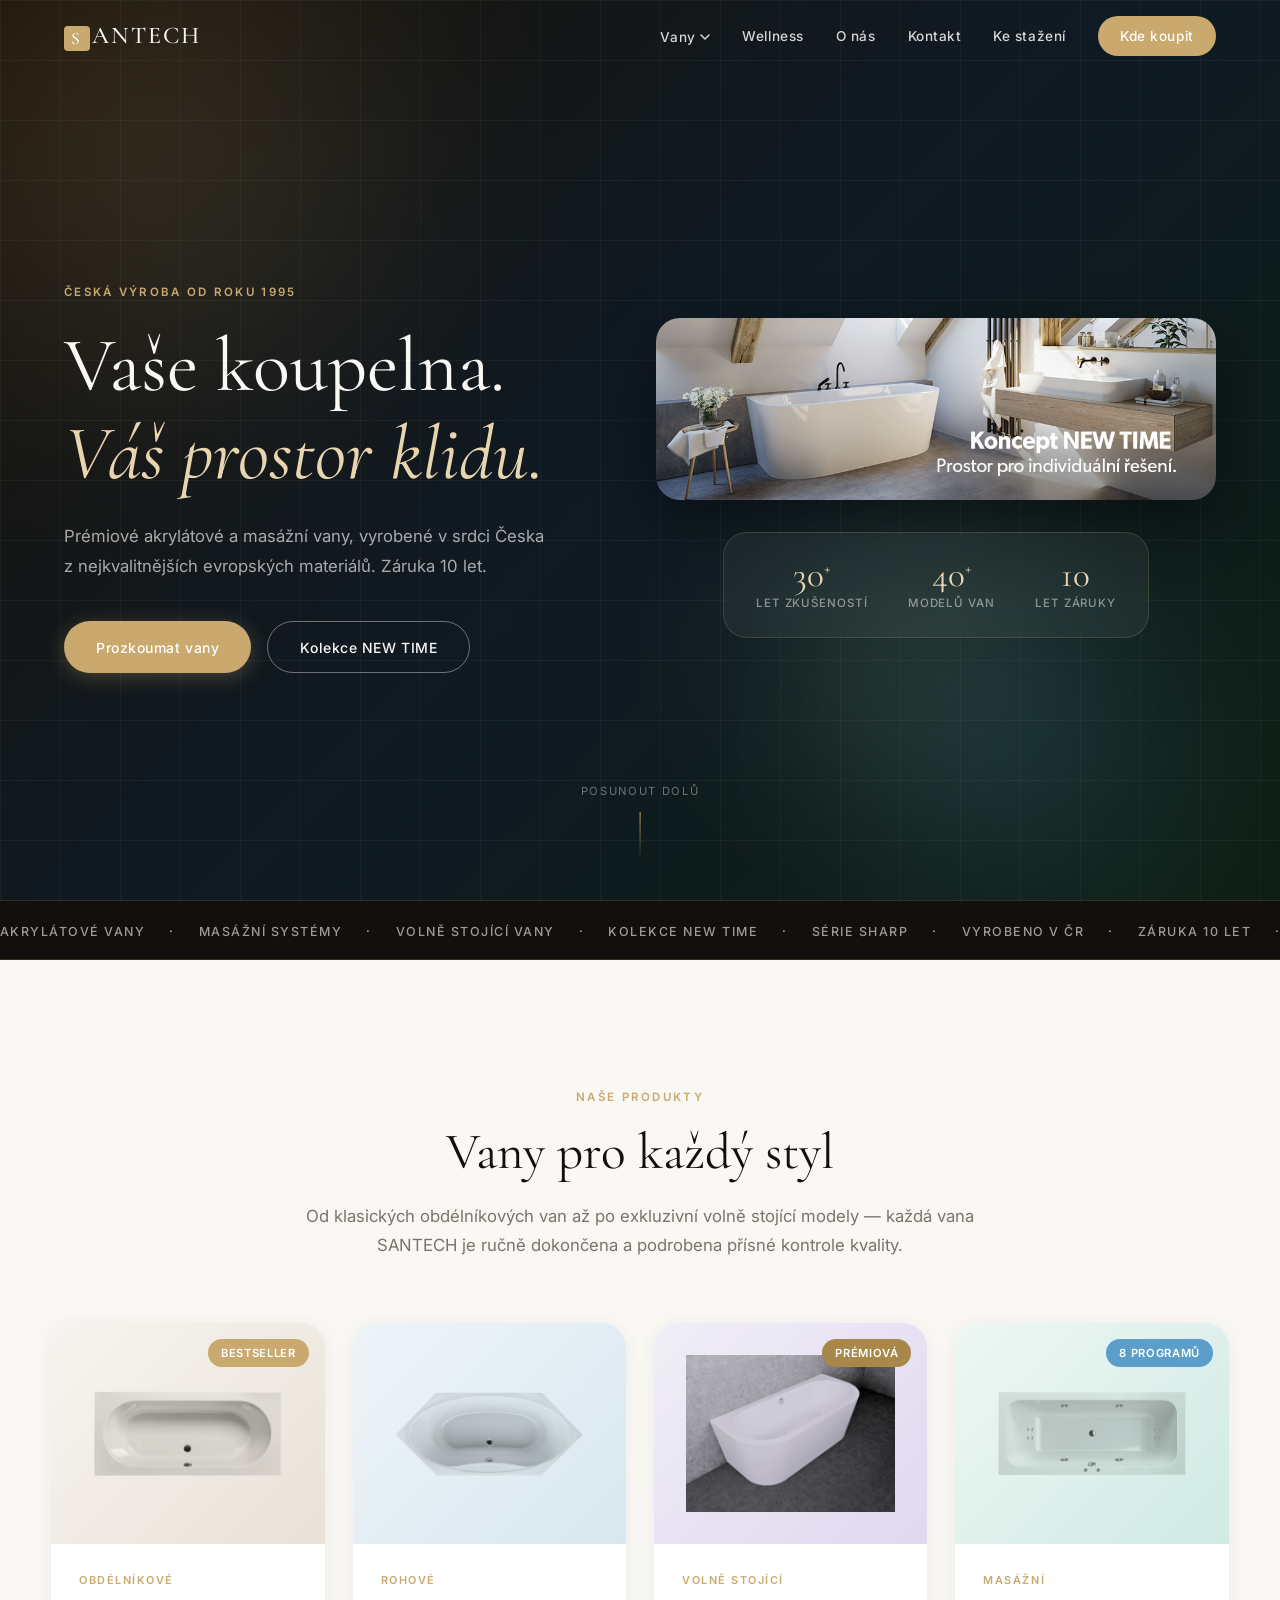
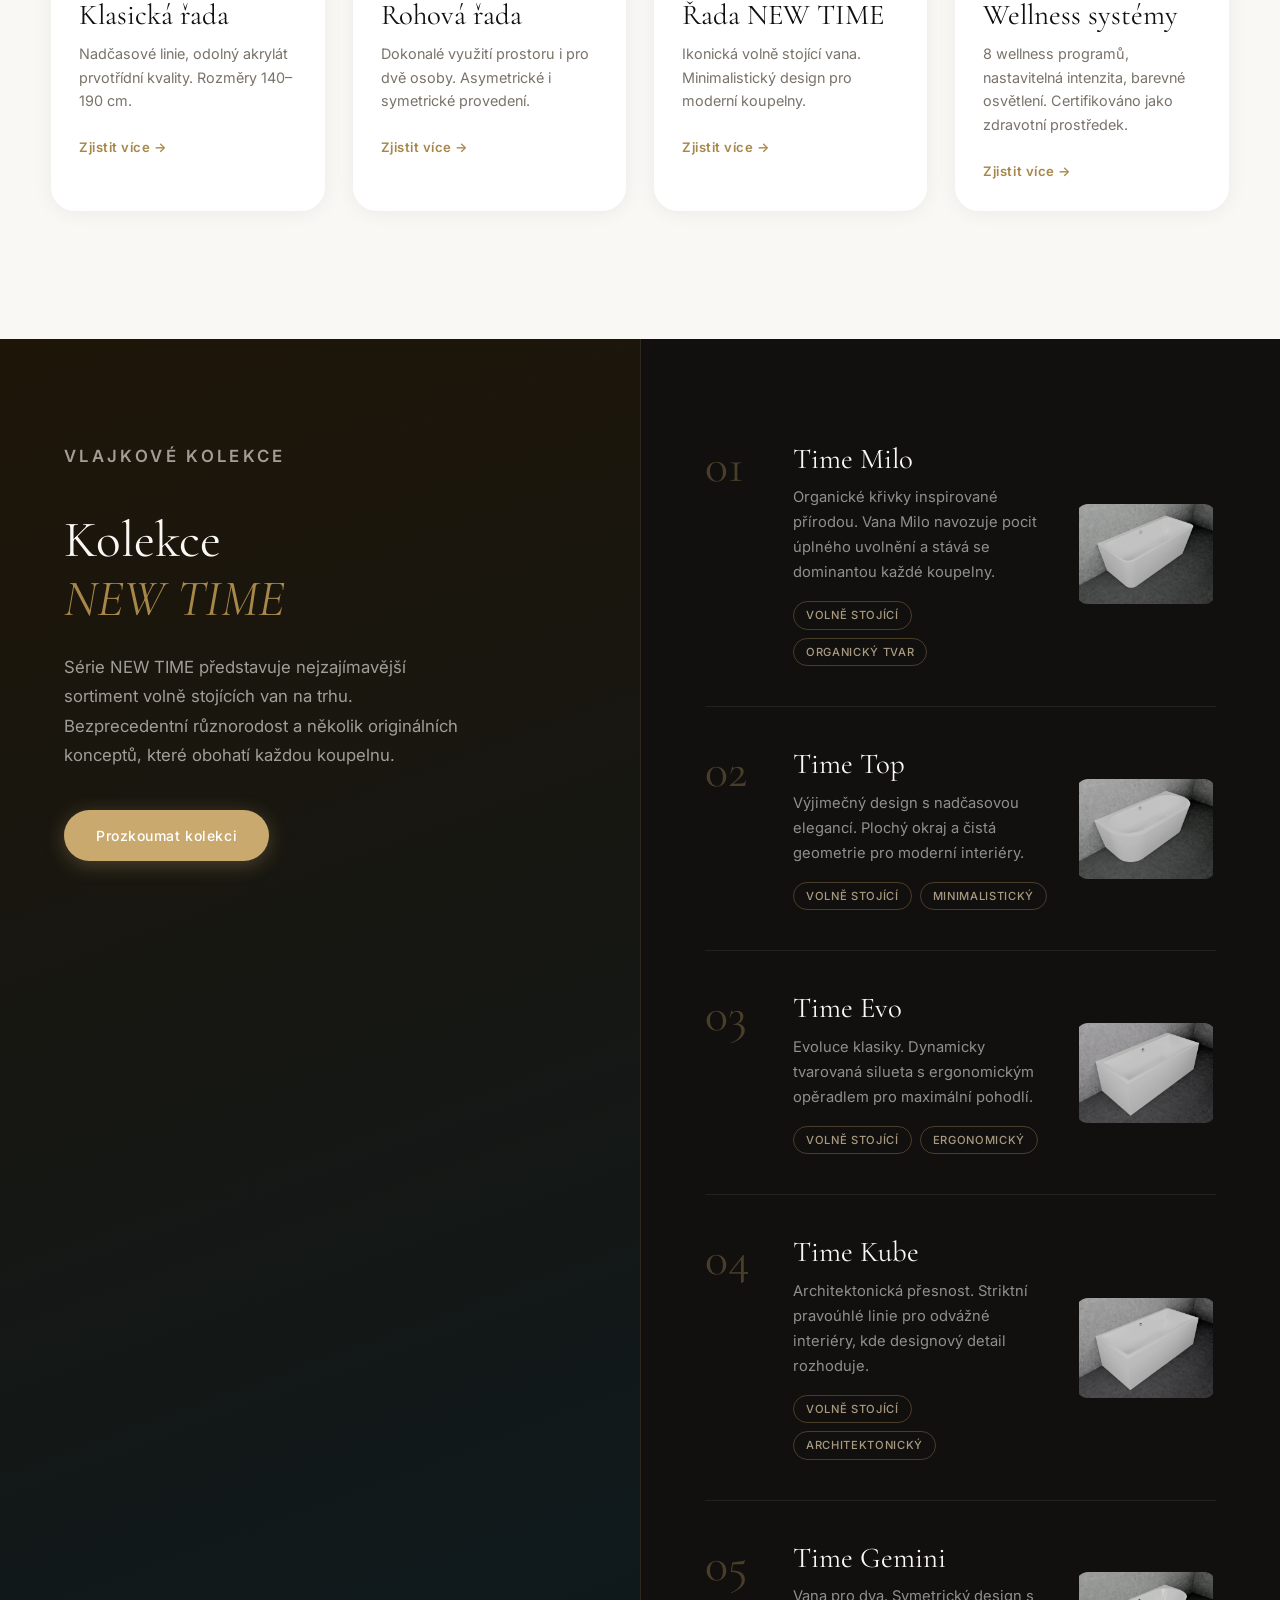
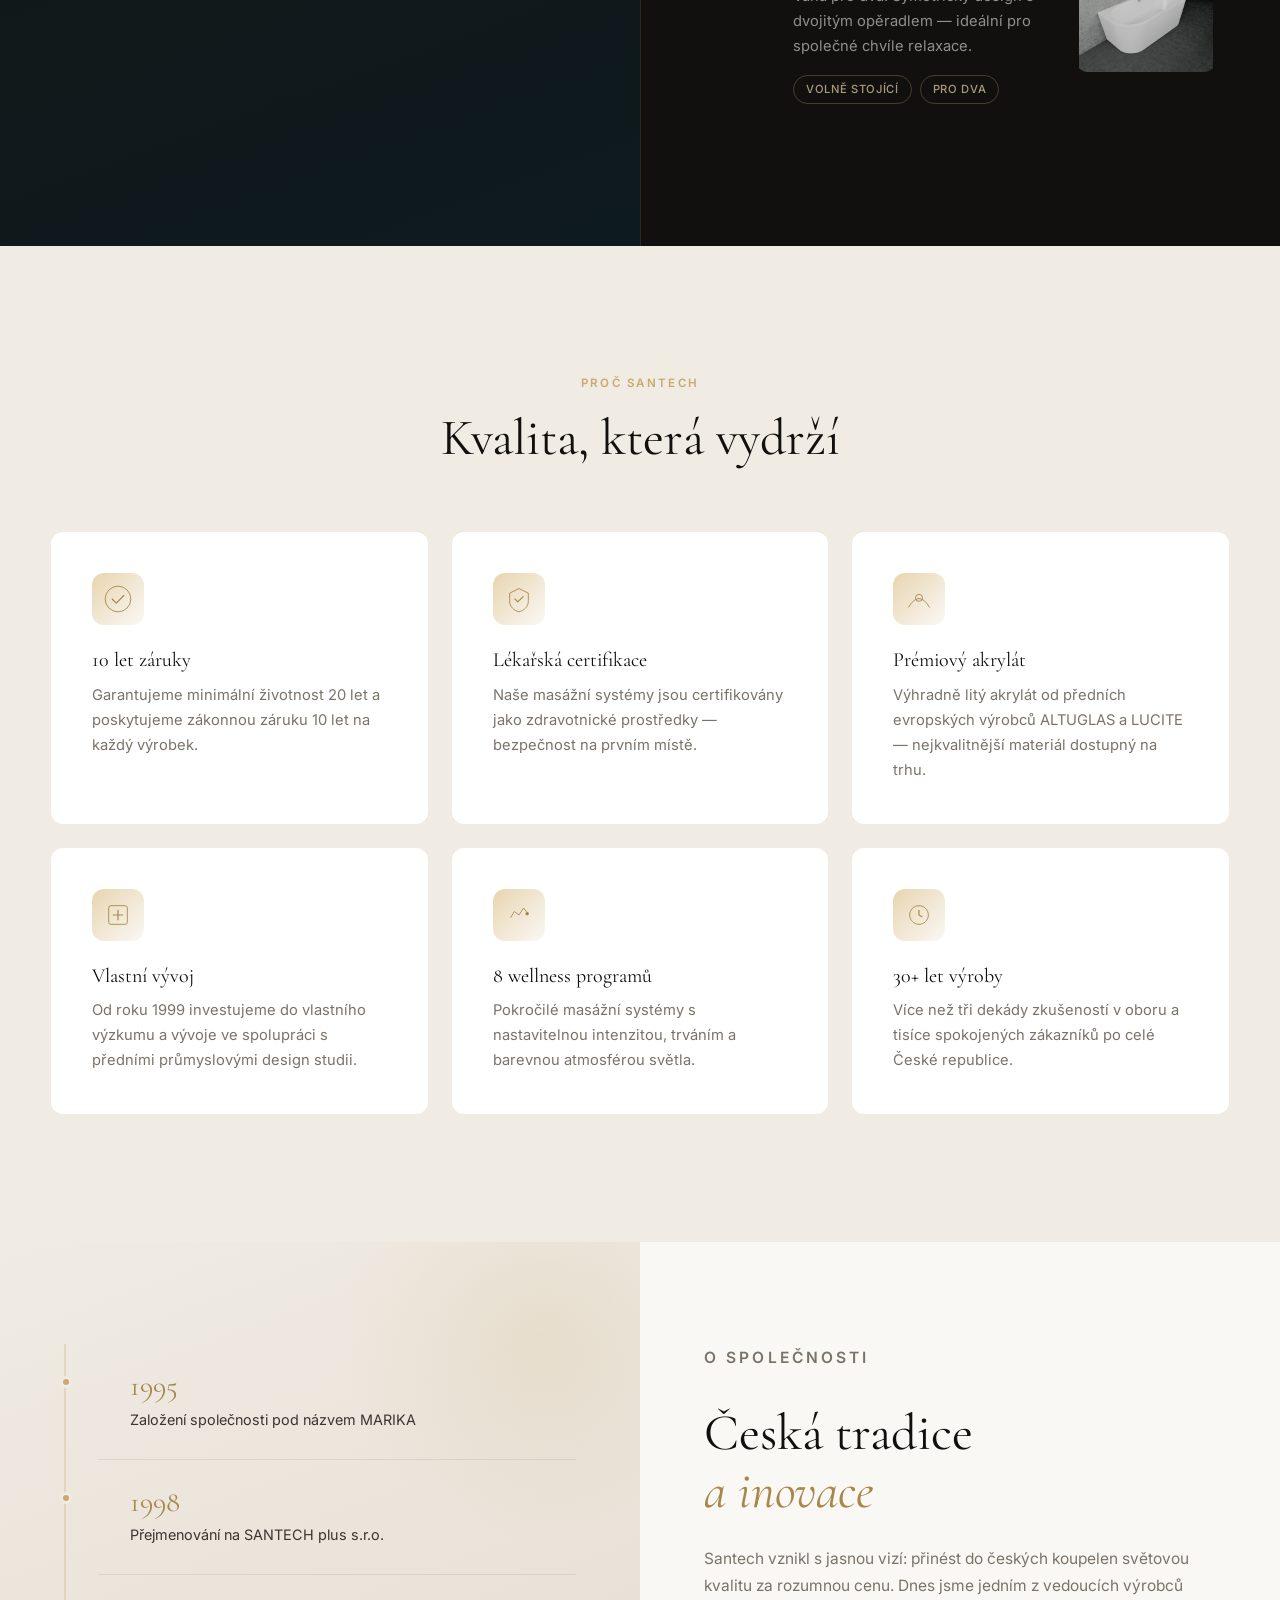
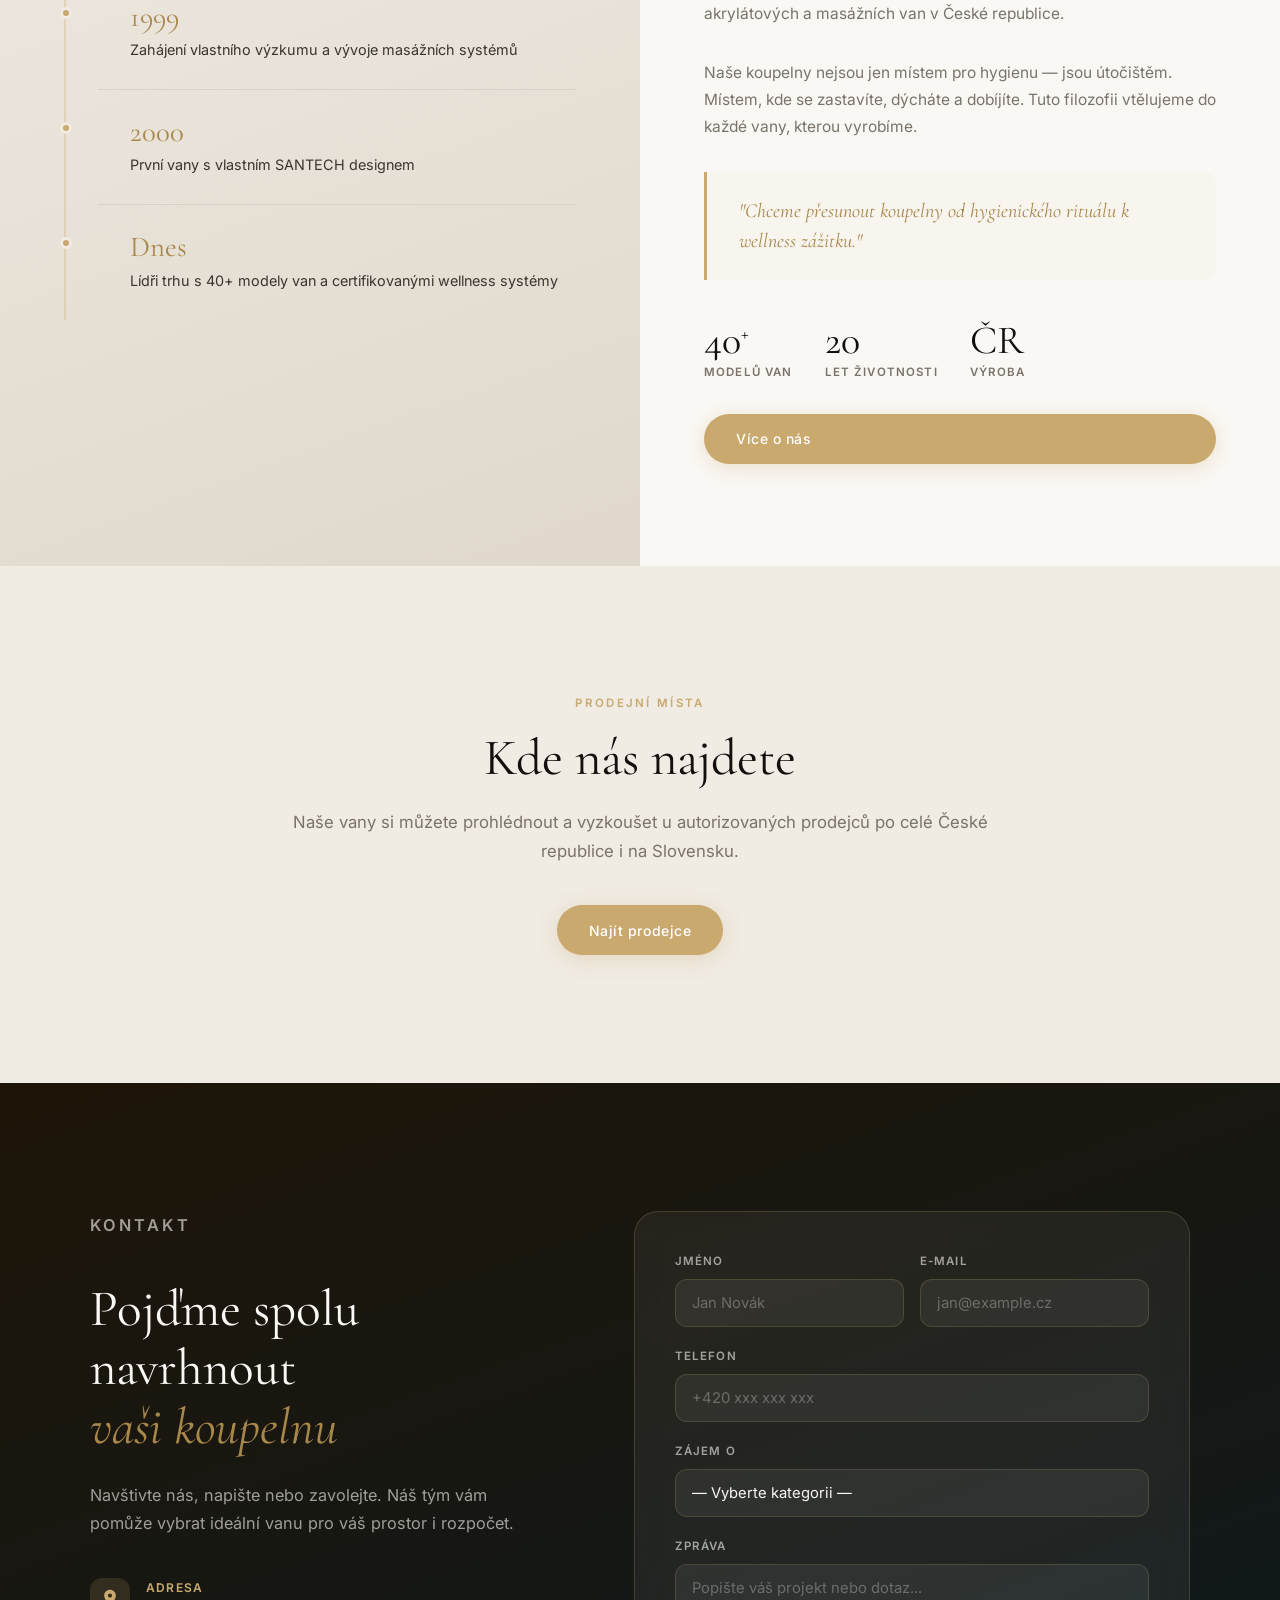
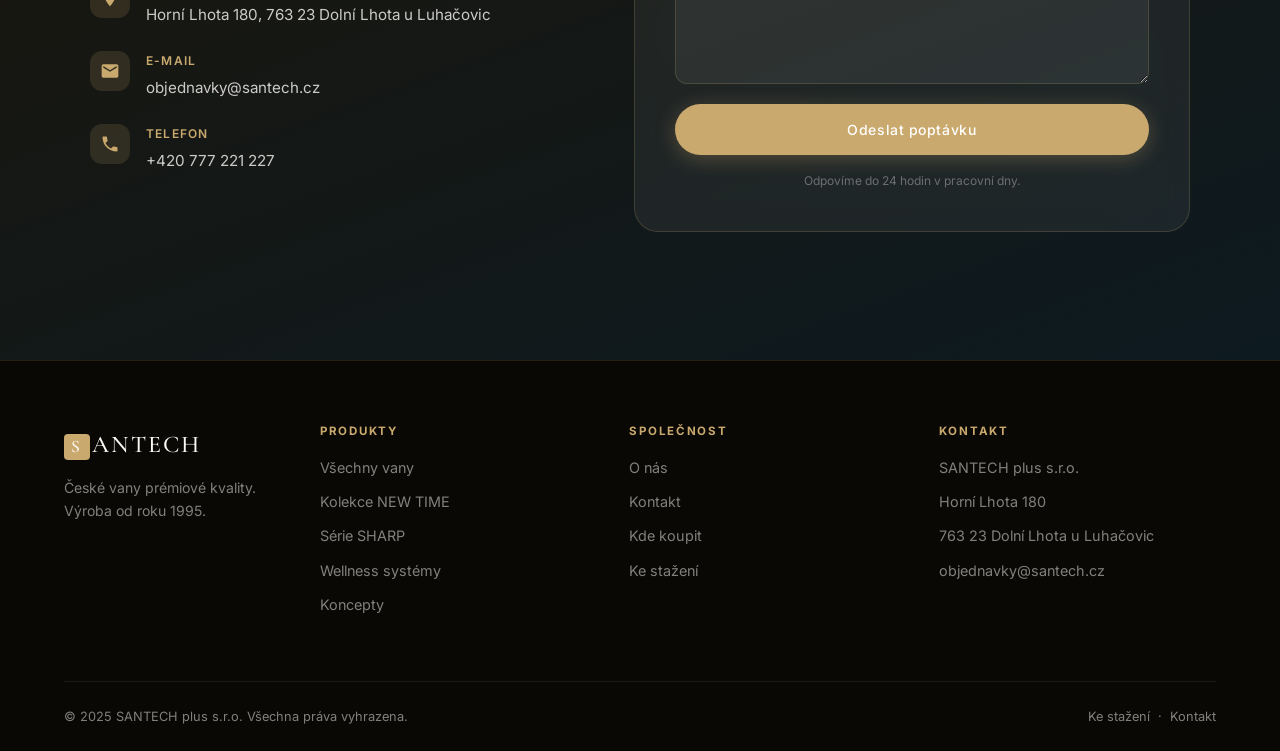
==== commit 3af9090c: "[web] restructure into multi-page site with real content Scraped all subpages of santech.cz into dat" ====
--- a/index.html
+++ b/index.html
@@ -4,37 +4,15 @@
   <meta charset="UTF-8" />
   <meta name="viewport" content="width=device-width, initial-scale=1.0" />
   <title>SANTECH — České vany prémiové kvality</title>
+  <meta name="description" content="SANTECH plus s.r.o. — český výrobce prémiových akrylátových a masážních van. Více než 40 modelů, 10 let záruky, výroba od roku 1995." />
   <link rel="preconnect" href="https://fonts.googleapis.com" />
   <link rel="preconnect" href="https://fonts.gstatic.com" crossorigin />
   <link href="https://fonts.googleapis.com/css2?family=Cormorant+Garamond:ital,wght@0,300;0,400;0,500;0,600;1,300;1,400&family=Inter:wght@300;400;500;600&display=swap" rel="stylesheet" />
   <link rel="stylesheet" href="style.css" />
 </head>
-<body>
-
-  <!-- ── NAV ────────────────────────────────────────────── -->
-  <header class="nav" id="nav">
-    <a href="#hero" class="nav__logo">
-      <span class="nav__logo-mark">S</span>ANTECH
-    </a>
-    <nav class="nav__links">
-      <a href="#products">Vany</a>
-      <a href="#collections">Kolekce</a>
-      <a href="#quality">Kvalita</a>
-      <a href="#about">O nás</a>
-      <a href="#contact" class="nav__cta">Kontakt</a>
-    </nav>
-    <button class="nav__hamburger" id="hamburger" aria-label="Menu">
-      <span></span><span></span><span></span>
-    </button>
-  </header>
-
-  <div class="mobile-menu" id="mobileMenu">
-    <a href="#products" class="mobile-link">Vany</a>
-    <a href="#collections" class="mobile-link">Kolekce</a>
-    <a href="#quality" class="mobile-link">Kvalita</a>
-    <a href="#about" class="mobile-link">O nás</a>
-    <a href="#contact" class="mobile-link">Kontakt</a>
-  </div>
+<body data-page="home">
+
+  <div id="nav-container"></div>
 
   <!-- ── HERO ───────────────────────────────────────────── -->
   <section class="hero" id="hero">
@@ -56,100 +34,27 @@
         z nejkvalitnějších evropských materiálů. Záruka 10 let.
       </p>
       <div class="hero__actions fade-up delay-3">
-        <a href="#products" class="btn btn--primary">Prozkoumat vany</a>
-        <a href="#collections" class="btn btn--ghost">Naše kolekce</a>
+        <a href="vany.html" class="btn btn--primary">Prozkoumat vany</a>
+        <a href="kolekce-new-time.html" class="btn btn--ghost">Kolekce NEW TIME</a>
       </div>
     </div>
 
     <div class="hero__visual">
-      <div class="bathtub-illustration">
-        <svg viewBox="0 0 600 340" fill="none" xmlns="http://www.w3.org/2000/svg" class="bath-svg">
-          <!-- Tub body -->
-          <ellipse cx="300" cy="260" rx="270" ry="55" fill="url(#shadowGrad)" opacity="0.18"/>
-          <path d="M55 140 Q55 290 300 305 Q545 290 545 140 L520 130 Q520 270 300 285 Q80 270 80 130 Z"
-                fill="url(#tubGrad)" />
-          <path d="M80 130 Q80 270 300 285 Q520 270 520 130"
-                fill="url(#waterGrad)" opacity="0.55"/>
-          <!-- Rim -->
-          <path d="M55 140 Q55 100 300 90 Q545 100 545 140 Q545 160 300 170 Q55 160 55 140 Z"
-                fill="url(#rimGrad)" />
-          <!-- Inner rim highlight -->
-          <ellipse cx="300" cy="140" rx="220" ry="28" fill="url(#innerRimGrad)" opacity="0.6"/>
-          <!-- Water surface -->
-          <ellipse cx="300" cy="145" rx="210" ry="22" fill="url(#waterSurface)" opacity="0.7"/>
-          <!-- Water shimmer lines -->
-          <path d="M150 145 Q220 138 290 145 Q360 152 420 145" stroke="white" stroke-width="1.5" stroke-linecap="round" opacity="0.4"/>
-          <path d="M170 152 Q240 146 310 152 Q370 158 410 152" stroke="white" stroke-width="1" stroke-linecap="round" opacity="0.25"/>
-          <!-- Tap -->
-          <rect x="270" y="70" width="60" height="22" rx="11" fill="url(#tapGrad)"/>
-          <rect x="290" y="55" width="20" height="20" rx="4" fill="url(#tapGrad)"/>
-          <circle cx="300" cy="52" r="7" fill="#c9a96e" opacity="0.9"/>
-          <!-- Faucet -->
-          <rect x="297" y="88" width="6" height="12" rx="3" fill="#c9a96e"/>
-          <!-- Legs -->
-          <ellipse cx="120" cy="296" rx="18" ry="8" fill="#c9a96e" opacity="0.7"/>
-          <ellipse cx="480" cy="296" rx="18" ry="8" fill="#c9a96e" opacity="0.7"/>
-          <rect x="112" y="280" width="16" height="18" rx="4" fill="url(#legGrad)"/>
-          <rect x="472" y="280" width="16" height="18" rx="4" fill="url(#legGrad)"/>
-
-          <!-- Bubbles -->
-          <circle cx="240" cy="138" r="5" fill="white" opacity="0.5" class="bubble b1"/>
-          <circle cx="310" cy="130" r="3.5" fill="white" opacity="0.4" class="bubble b2"/>
-          <circle cx="370" cy="142" r="6" fill="white" opacity="0.35" class="bubble b3"/>
-          <circle cx="260" cy="148" r="2.5" fill="white" opacity="0.5" class="bubble b4"/>
-          <circle cx="340" cy="135" r="4" fill="white" opacity="0.3" class="bubble b5"/>
-
-          <defs>
-            <linearGradient id="tubGrad" x1="55" y1="130" x2="545" y2="305" gradientUnits="userSpaceOnUse">
-              <stop offset="0%" stop-color="#f0ece8"/>
-              <stop offset="60%" stop-color="#e8e2da"/>
-              <stop offset="100%" stop-color="#d4ccc2"/>
-            </linearGradient>
-            <linearGradient id="waterGrad" x1="80" y1="130" x2="520" y2="285" gradientUnits="userSpaceOnUse">
-              <stop offset="0%" stop-color="#a8d4e6"/>
-              <stop offset="100%" stop-color="#6baed6"/>
-            </linearGradient>
-            <linearGradient id="rimGrad" x1="55" y1="90" x2="545" y2="170" gradientUnits="userSpaceOnUse">
-              <stop offset="0%" stop-color="#faf8f5"/>
-              <stop offset="50%" stop-color="#ece6de"/>
-              <stop offset="100%" stop-color="#d8d0c4"/>
-            </linearGradient>
-            <linearGradient id="innerRimGrad" x1="80" y1="112" x2="520" y2="168" gradientUnits="userSpaceOnUse">
-              <stop offset="0%" stop-color="white" stop-opacity="0.9"/>
-              <stop offset="100%" stop-color="white" stop-opacity="0.2"/>
-            </linearGradient>
-            <radialGradient id="waterSurface" cx="40%" cy="40%">
-              <stop offset="0%" stop-color="#d4eef7"/>
-              <stop offset="100%" stop-color="#7ec8e3"/>
-            </radialGradient>
-            <linearGradient id="tapGrad" x1="270" y1="70" x2="330" y2="92" gradientUnits="userSpaceOnUse">
-              <stop offset="0%" stop-color="#e8d5b0"/>
-              <stop offset="100%" stop-color="#c9a96e"/>
-            </linearGradient>
-            <linearGradient id="legGrad" x1="0" y1="0" x2="0" y2="1">
-              <stop offset="0%" stop-color="#d4b87a"/>
-              <stop offset="100%" stop-color="#a8874a"/>
-            </linearGradient>
-            <radialGradient id="shadowGrad" cx="50%" cy="50%">
-              <stop offset="0%" stop-color="#1a1410" stop-opacity="0.5"/>
-              <stop offset="100%" stop-color="#1a1410" stop-opacity="0"/>
-            </radialGradient>
-          </defs>
-        </svg>
-
-        <div class="bath-stats">
-          <div class="bath-stat">
-            <span class="bath-stat__num">30<sup>+</sup></span>
-            <span class="bath-stat__label">let zkušeností</span>
-          </div>
-          <div class="bath-stat">
-            <span class="bath-stat__num">40<sup>+</sup></span>
-            <span class="bath-stat__label">modelů van</span>
-          </div>
-          <div class="bath-stat">
-            <span class="bath-stat__num">10</span>
-            <span class="bath-stat__label">let záruky</span>
-          </div>
+      <div class="hero__image-wrapper">
+        <img src="data/images/banners/time_concept_banner.jpg" alt="SANTECH volně stojící vana v moderní koupelně" class="hero__image fade-up delay-2" />
+      </div>
+      <div class="bath-stats">
+        <div class="bath-stat">
+          <span class="bath-stat__num">30<sup>+</sup></span>
+          <span class="bath-stat__label">let zkušeností</span>
+        </div>
+        <div class="bath-stat">
+          <span class="bath-stat__num">40<sup>+</sup></span>
+          <span class="bath-stat__label">modelů van</span>
+        </div>
+        <div class="bath-stat">
+          <span class="bath-stat__num">10</span>
+          <span class="bath-stat__label">let záruky</span>
         </div>
       </div>
     </div>
@@ -163,30 +68,20 @@
   <!-- ── MARQUEE ─────────────────────────────────────────── -->
   <div class="marquee-band">
     <div class="marquee-track">
-      <span>Akrylátové vany</span>
-      <span class="dot">·</span>
-      <span>Masážní systémy</span>
-      <span class="dot">·</span>
-      <span>Volně stojící vany</span>
-      <span class="dot">·</span>
-      <span>Kolekce NEW TIME</span>
-      <span class="dot">·</span>
-      <span>Vyrobeno v ČR</span>
-      <span class="dot">·</span>
-      <span>Záruka 10 let</span>
-      <span class="dot">·</span>
-      <span>Akrylátové vany</span>
-      <span class="dot">·</span>
-      <span>Masážní systémy</span>
-      <span class="dot">·</span>
-      <span>Volně stojící vany</span>
-      <span class="dot">·</span>
-      <span>Kolekce NEW TIME</span>
-      <span class="dot">·</span>
-      <span>Vyrobeno v ČR</span>
-      <span class="dot">·</span>
-      <span>Záruka 10 let</span>
-      <span class="dot">·</span>
+      <span>Akrylátové vany</span><span class="dot">·</span>
+      <span>Masážní systémy</span><span class="dot">·</span>
+      <span>Volně stojící vany</span><span class="dot">·</span>
+      <span>Kolekce NEW TIME</span><span class="dot">·</span>
+      <span>Série SHARP</span><span class="dot">·</span>
+      <span>Vyrobeno v ČR</span><span class="dot">·</span>
+      <span>Záruka 10 let</span><span class="dot">·</span>
+      <span>Akrylátové vany</span><span class="dot">·</span>
+      <span>Masážní systémy</span><span class="dot">·</span>
+      <span>Volně stojící vany</span><span class="dot">·</span>
+      <span>Kolekce NEW TIME</span><span class="dot">·</span>
+      <span>Série SHARP</span><span class="dot">·</span>
+      <span>Vyrobeno v ČR</span><span class="dot">·</span>
+      <span>Záruka 10 let</span><span class="dot">·</span>
     </div>
   </div>
 
@@ -200,146 +95,56 @@
       </div>
 
       <div class="products__grid">
-        <div class="product-card reveal">
+        <a href="vany.html" class="product-card reveal">
           <div class="product-card__visual product-card__visual--rect">
-            <svg viewBox="0 0 320 200" class="product-svg">
-              <ellipse cx="160" cy="185" rx="145" ry="22" fill="#0d0d0d" opacity="0.08"/>
-              <path d="M20 75 Q20 175 160 185 Q300 175 300 75 L285 68 Q285 165 160 175 Q35 165 35 68 Z" fill="url(#p1Tub)"/>
-              <path d="M35 68 Q35 165 160 175 Q285 165 285 68" fill="#b8d4e8" opacity="0.45"/>
-              <path d="M20 75 Q20 45 160 38 Q300 45 300 75 Q300 90 160 97 Q20 90 20 75 Z" fill="url(#p1Rim)"/>
-              <ellipse cx="160" cy="75" rx="120" ry="15" fill="white" opacity="0.3"/>
-              <rect x="147" y="28" width="26" height="12" rx="6" fill="#c9a96e"/>
-              <defs>
-                <linearGradient id="p1Tub" x1="20" y1="68" x2="300" y2="185" gradientUnits="userSpaceOnUse">
-                  <stop offset="0%" stop-color="#f5f1ec"/>
-                  <stop offset="100%" stop-color="#ddd5c8"/>
-                </linearGradient>
-                <linearGradient id="p1Rim" x1="20" y1="38" x2="300" y2="97" gradientUnits="userSpaceOnUse">
-                  <stop offset="0%" stop-color="#ffffff"/>
-                  <stop offset="100%" stop-color="#e8e0d4"/>
-                </linearGradient>
-              </defs>
-            </svg>
+            <img src="data/images/products/time.jpg" alt="Klasická obdélníková vana SANTECH TIME" loading="lazy" />
             <div class="product-card__badge">Bestseller</div>
           </div>
           <div class="product-card__body">
             <span class="product-card__cat">Obdélníkové</span>
             <h3>Klasická řada</h3>
             <p>Nadčasové linie, odolný akrylát prvotřídní kvality. Rozměry 140–190 cm.</p>
-            <a href="#contact" class="product-card__link">Zjistit více →</a>
-          </div>
-        </div>
-
-        <div class="product-card reveal delay-1">
+            <span class="product-card__link">Zjistit více →</span>
+          </div>
+        </a>
+
+        <a href="vany.html" class="product-card reveal delay-1">
           <div class="product-card__visual product-card__visual--corner">
-            <svg viewBox="0 0 320 200" class="product-svg">
-              <ellipse cx="160" cy="182" rx="145" ry="20" fill="#0d0d0d" opacity="0.07"/>
-              <path d="M20 160 L20 60 Q20 35 55 25 L260 25 Q300 25 300 65 L300 160 Q300 180 280 185 Q160 192 70 185 Q30 182 20 160 Z" fill="url(#p2Tub)"/>
-              <path d="M35 155 L35 62 Q35 42 60 34 L255 34 Q283 34 283 65 L283 155 Q270 175 160 180 Q60 175 35 155 Z" fill="#b8d4e8" opacity="0.4"/>
-              <path d="M20 60 Q20 35 55 25 L260 25 Q300 25 300 65 Q295 80 275 83 L45 83 Q22 80 20 60 Z" fill="url(#p2Rim)"/>
-              <ellipse cx="165" cy="54" rx="100" ry="13" fill="white" opacity="0.25"/>
-              <rect x="140" y="16" width="26" height="12" rx="6" fill="#c9a96e"/>
-              <defs>
-                <linearGradient id="p2Tub" x1="20" y1="25" x2="300" y2="185" gradientUnits="userSpaceOnUse">
-                  <stop offset="0%" stop-color="#f5f1ec"/>
-                  <stop offset="100%" stop-color="#ddd5c8"/>
-                </linearGradient>
-                <linearGradient id="p2Rim" x1="20" y1="25" x2="300" y2="83" gradientUnits="userSpaceOnUse">
-                  <stop offset="0%" stop-color="#ffffff"/>
-                  <stop offset="100%" stop-color="#e4dcd0"/>
-                </linearGradient>
-              </defs>
-            </svg>
+            <img src="data/images/products/atol.jpg" alt="Rohová vana SANTECH ATOL" loading="lazy" />
           </div>
           <div class="product-card__body">
             <span class="product-card__cat">Rohové</span>
             <h3>Rohová řada</h3>
             <p>Dokonalé využití prostoru i pro dvě osoby. Asymetrické i symetrické provedení.</p>
-            <a href="#contact" class="product-card__link">Zjistit více →</a>
-          </div>
-        </div>
-
-        <div class="product-card reveal delay-2">
+            <span class="product-card__link">Zjistit více →</span>
+          </div>
+        </a>
+
+        <a href="kolekce-new-time.html" class="product-card reveal delay-2">
           <div class="product-card__visual product-card__visual--freestand">
-            <svg viewBox="0 0 320 220" class="product-svg">
-              <ellipse cx="160" cy="202" rx="130" ry="18" fill="#0d0d0d" opacity="0.08"/>
-              <!-- Freestanding oval tub -->
-              <ellipse cx="160" cy="130" rx="130" ry="72" fill="url(#p3Tub)"/>
-              <ellipse cx="160" cy="112" rx="112" ry="56" fill="#b8d4e8" opacity="0.4"/>
-              <ellipse cx="160" cy="110" rx="108" ry="50" fill="url(#p3Water)"/>
-              <!-- Rim highlight -->
-              <ellipse cx="160" cy="110" rx="112" ry="56" fill="none" stroke="white" stroke-width="2" opacity="0.4"/>
-              <!-- Faucet -->
-              <rect x="147" y="62" width="26" height="14" rx="7" fill="#c9a96e"/>
-              <rect x="156" y="48" width="8" height="18" rx="4" fill="#c9a96e"/>
-              <!-- Legs -->
-              <rect x="82" y="196" width="14" height="10" rx="3" fill="#c9a96e" opacity="0.85"/>
-              <rect x="224" y="196" width="14" height="10" rx="3" fill="#c9a96e" opacity="0.85"/>
-              <rect x="148" y="196" width="24" height="8" rx="3" fill="#c9a96e" opacity="0.7"/>
-              <defs>
-                <radialGradient id="p3Tub" cx="40%" cy="35%">
-                  <stop offset="0%" stop-color="#faf8f5"/>
-                  <stop offset="60%" stop-color="#ede7de"/>
-                  <stop offset="100%" stop-color="#d8d0c4"/>
-                </radialGradient>
-                <radialGradient id="p3Water" cx="40%" cy="40%">
-                  <stop offset="0%" stop-color="#d8eef8"/>
-                  <stop offset="100%" stop-color="#7ec8e3"/>
-                </radialGradient>
-              </defs>
-            </svg>
+            <img src="data/images/new-time/time_top_d.jpg" alt="Volně stojící vana SANTECH TIME TOP" loading="lazy" />
             <div class="product-card__badge product-card__badge--gold">Prémiová</div>
           </div>
           <div class="product-card__body">
             <span class="product-card__cat">Volně stojící</span>
             <h3>Řada NEW TIME</h3>
             <p>Ikonická volně stojící vana. Minimalistický design pro moderní koupelny.</p>
-            <a href="#collections" class="product-card__link">Zjistit více →</a>
-          </div>
-        </div>
-
-        <div class="product-card reveal delay-3">
+            <span class="product-card__link">Zjistit více →</span>
+          </div>
+        </a>
+
+        <a href="wellness.html" class="product-card reveal delay-3">
           <div class="product-card__visual product-card__visual--massage">
-            <svg viewBox="0 0 320 200" class="product-svg">
-              <ellipse cx="160" cy="185" rx="145" ry="20" fill="#0d0d0d" opacity="0.07"/>
-              <path d="M20 75 Q20 175 160 185 Q300 175 300 75 L285 68 Q285 165 160 175 Q35 165 35 68 Z" fill="url(#p4Tub)"/>
-              <path d="M35 68 Q35 165 160 175 Q285 165 285 68" fill="#96c8e0" opacity="0.5"/>
-              <path d="M20 75 Q20 45 160 38 Q300 45 300 75 Q300 90 160 97 Q20 90 20 75 Z" fill="url(#p4Rim)"/>
-              <!-- Massage jets -->
-              <circle cx="70" cy="110" r="7" fill="#c9a96e" opacity="0.9"/>
-              <circle cx="70" cy="130" r="7" fill="#c9a96e" opacity="0.9"/>
-              <circle cx="70" cy="150" r="7" fill="#c9a96e" opacity="0.9"/>
-              <circle cx="250" cy="110" r="7" fill="#c9a96e" opacity="0.9"/>
-              <circle cx="250" cy="130" r="7" fill="#c9a96e" opacity="0.9"/>
-              <circle cx="250" cy="150" r="7" fill="#c9a96e" opacity="0.9"/>
-              <!-- Jet ripples -->
-              <circle cx="70" cy="110" r="12" stroke="#c9a96e" stroke-width="1" fill="none" opacity="0.4"/>
-              <circle cx="250" cy="130" r="12" stroke="#c9a96e" stroke-width="1" fill="none" opacity="0.4"/>
-              <!-- Control panel -->
-              <rect x="140" y="165" width="40" height="10" rx="5" fill="#2a3a4a" opacity="0.7"/>
-              <circle cx="153" cy="170" r="3" fill="#c9a96e"/>
-              <circle cx="163" cy="170" r="3" fill="#96c8e0"/>
-              <circle cx="173" cy="170" r="3" fill="#c9a96e"/>
-              <defs>
-                <linearGradient id="p4Tub" x1="20" y1="68" x2="300" y2="185" gradientUnits="userSpaceOnUse">
-                  <stop offset="0%" stop-color="#edf3f7"/>
-                  <stop offset="100%" stop-color="#d0dde6"/>
-                </linearGradient>
-                <linearGradient id="p4Rim" x1="20" y1="38" x2="300" y2="97" gradientUnits="userSpaceOnUse">
-                  <stop offset="0%" stop-color="#ffffff"/>
-                  <stop offset="100%" stop-color="#dde7ee"/>
-                </linearGradient>
-              </defs>
-            </svg>
+            <img src="data/images/body200/milo_body200.jpg" alt="Masážní vana SANTECH MILO BODY 200" loading="lazy" />
             <div class="product-card__badge product-card__badge--blue">8 programů</div>
           </div>
           <div class="product-card__body">
             <span class="product-card__cat">Masážní</span>
             <h3>Wellness systémy</h3>
             <p>8 wellness programů, nastavitelná intenzita, barevné osvětlení. Certifikováno jako zdravotní prostředek.</p>
-            <a href="#contact" class="product-card__link">Zjistit více →</a>
-          </div>
-        </div>
+            <span class="product-card__link">Zjistit více →</span>
+          </div>
+        </a>
       </div>
     </div>
   </section>
@@ -351,67 +156,82 @@
         <p class="eyebrow eyebrow--light">Vlajkové kolekce</p>
         <h2>Kolekce<br/><em>NEW TIME</em></h2>
         <p>Série NEW TIME představuje nejzajímavější sortiment volně stojících van na trhu. Bezprecedentní různorodost a několik originálních konceptů, které obohatí každou koupelnu.</p>
-        <a href="#contact" class="btn btn--primary">Požádat o katalog</a>
+        <a href="kolekce-new-time.html" class="btn btn--primary">Prozkoumat kolekci</a>
       </div>
     </div>
     <div class="collections__right">
       <div class="collection-item reveal">
         <div class="collection-item__num">01</div>
         <div class="collection-item__body">
-          <h3>Time Milo</h3>
-          <p>Organické křivky inspirované přírodou. Vana Milo navozuje pocit úplného uvolnění a stává se dominantou každé koupelny.</p>
-          <div class="collection-tags">
-            <span>Volně stojící</span>
-            <span>Organický tvar</span>
-            <span>170 × 80 cm</span>
+          <div class="collection-item__row">
+            <div class="collection-item__text">
+              <h3>Time Milo</h3>
+              <p>Organické křivky inspirované přírodou. Vana Milo navozuje pocit úplného uvolnění a stává se dominantou každé koupelny.</p>
+              <div class="collection-tags">
+                <span>Volně stojící</span><span>Organický tvar</span>
+              </div>
+            </div>
+            <img src="data/images/new-time/time_milo_d.jpg" alt="Time Milo" class="collection-item__img" loading="lazy" />
           </div>
         </div>
       </div>
       <div class="collection-item reveal delay-1">
         <div class="collection-item__num">02</div>
         <div class="collection-item__body">
-          <h3>Time Top</h3>
-          <p>Výjimečný design s nadčasovou elegancí. Plochý okraj a čistá geometrie pro moderní interiéry.</p>
-          <div class="collection-tags">
-            <span>Volně stojící</span>
-            <span>Minimalistický</span>
-            <span>175 × 80 cm</span>
+          <div class="collection-item__row">
+            <div class="collection-item__text">
+              <h3>Time Top</h3>
+              <p>Výjimečný design s nadčasovou elegancí. Plochý okraj a čistá geometrie pro moderní interiéry.</p>
+              <div class="collection-tags">
+                <span>Volně stojící</span><span>Minimalistický</span>
+              </div>
+            </div>
+            <img src="data/images/new-time/time_top_d.jpg" alt="Time Top" class="collection-item__img" loading="lazy" />
           </div>
         </div>
       </div>
       <div class="collection-item reveal delay-2">
         <div class="collection-item__num">03</div>
         <div class="collection-item__body">
-          <h3>Time Evo</h3>
-          <p>Evoluce klasiky. Dynamicky tvarovaná silueta s ergonomickým opěradlem pro maximální pohodlí.</p>
-          <div class="collection-tags">
-            <span>Volně stojící</span>
-            <span>Ergonomický</span>
-            <span>180 × 85 cm</span>
+          <div class="collection-item__row">
+            <div class="collection-item__text">
+              <h3>Time Evo</h3>
+              <p>Evoluce klasiky. Dynamicky tvarovaná silueta s ergonomickým opěradlem pro maximální pohodlí.</p>
+              <div class="collection-tags">
+                <span>Volně stojící</span><span>Ergonomický</span>
+              </div>
+            </div>
+            <img src="data/images/new-time/time_evo_h.jpg" alt="Time Evo" class="collection-item__img" loading="lazy" />
           </div>
         </div>
       </div>
       <div class="collection-item reveal delay-3">
         <div class="collection-item__num">04</div>
         <div class="collection-item__body">
-          <h3>Time Kube</h3>
-          <p>Architektonická přesnost. Striktní pravoúhlé linie pro odvážné interiéry, kde designový detail rozhoduje.</p>
-          <div class="collection-tags">
-            <span>Volně stojící</span>
-            <span>Architektonický</span>
-            <span>180 × 80 cm</span>
+          <div class="collection-item__row">
+            <div class="collection-item__text">
+              <h3>Time Kube</h3>
+              <p>Architektonická přesnost. Striktní pravoúhlé linie pro odvážné interiéry, kde designový detail rozhoduje.</p>
+              <div class="collection-tags">
+                <span>Volně stojící</span><span>Architektonický</span>
+              </div>
+            </div>
+            <img src="data/images/new-time/time_kube_h.jpg" alt="Time Kube" class="collection-item__img" loading="lazy" />
           </div>
         </div>
       </div>
       <div class="collection-item reveal delay-4">
         <div class="collection-item__num">05</div>
         <div class="collection-item__body">
-          <h3>Time Gemini</h3>
-          <p>Vana pro dva. Symetrický design s dvojitým opěradlem — ideální pro společné chvíle relaxace.</p>
-          <div class="collection-tags">
-            <span>Volně stojící</span>
-            <span>Pro dva</span>
-            <span>190 × 120 cm</span>
+          <div class="collection-item__row">
+            <div class="collection-item__text">
+              <h3>Time Gemini</h3>
+              <p>Vana pro dva. Symetrický design s dvojitým opěradlem — ideální pro společné chvíle relaxace.</p>
+              <div class="collection-tags">
+                <span>Volně stojící</span><span>Pro dva</span>
+              </div>
+            </div>
+            <img src="data/images/new-time/time_gemini_d.jpg" alt="Time Gemini" class="collection-item__img" loading="lazy" />
           </div>
         </div>
       </div>
@@ -428,60 +248,42 @@
       <div class="quality__grid">
         <div class="quality-card reveal">
           <div class="quality-card__icon">
-            <svg viewBox="0 0 48 48" fill="none">
-              <circle cx="24" cy="24" r="22" stroke="currentColor" stroke-width="1.5"/>
-              <path d="M14 24l7 7 13-13" stroke="currentColor" stroke-width="2" stroke-linecap="round" stroke-linejoin="round"/>
-            </svg>
+            <svg viewBox="0 0 48 48" fill="none"><circle cx="24" cy="24" r="22" stroke="currentColor" stroke-width="1.5"/><path d="M14 24l7 7 13-13" stroke="currentColor" stroke-width="2" stroke-linecap="round" stroke-linejoin="round"/></svg>
           </div>
           <h3>10 let záruky</h3>
           <p>Garantujeme minimální životnost 20 let a poskytujeme zákonnou záruku 10 let na každý výrobek.</p>
         </div>
         <div class="quality-card reveal delay-1">
           <div class="quality-card__icon">
-            <svg viewBox="0 0 48 48" fill="none">
-              <path d="M24 6L8 14v14c0 9 7.5 16 16 18 8.5-2 16-9 16-18V14L24 6z" stroke="currentColor" stroke-width="1.5" stroke-linejoin="round"/>
-              <path d="M17 24l5 5 9-9" stroke="currentColor" stroke-width="2" stroke-linecap="round" stroke-linejoin="round"/>
-            </svg>
+            <svg viewBox="0 0 48 48" fill="none"><path d="M24 6L8 14v14c0 9 7.5 16 16 18 8.5-2 16-9 16-18V14L24 6z" stroke="currentColor" stroke-width="1.5" stroke-linejoin="round"/><path d="M17 24l5 5 9-9" stroke="currentColor" stroke-width="2" stroke-linecap="round" stroke-linejoin="round"/></svg>
           </div>
           <h3>Lékařská certifikace</h3>
           <p>Naše masážní systémy jsou certifikovány jako zdravotnické prostředky — bezpečnost na prvním místě.</p>
         </div>
         <div class="quality-card reveal delay-2">
           <div class="quality-card__icon">
-            <svg viewBox="0 0 48 48" fill="none">
-              <path d="M6 38 Q24 8 42 38" stroke="currentColor" stroke-width="1.5" stroke-linecap="round"/>
-              <circle cx="24" cy="22" r="6" stroke="currentColor" stroke-width="1.5"/>
-            </svg>
+            <svg viewBox="0 0 48 48" fill="none"><path d="M6 38 Q24 8 42 38" stroke="currentColor" stroke-width="1.5" stroke-linecap="round"/><circle cx="24" cy="22" r="6" stroke="currentColor" stroke-width="1.5"/></svg>
           </div>
           <h3>Prémiový akrylát</h3>
           <p>Výhradně litý akrylát od předních evropských výrobců ALTUGLAS a LUCITE — nejkvalitnější materiál dostupný na trhu.</p>
         </div>
         <div class="quality-card reveal delay-3">
           <div class="quality-card__icon">
-            <svg viewBox="0 0 48 48" fill="none">
-              <rect x="8" y="8" width="32" height="32" rx="4" stroke="currentColor" stroke-width="1.5"/>
-              <path d="M16 24h16M24 16v16" stroke="currentColor" stroke-width="2" stroke-linecap="round"/>
-            </svg>
+            <svg viewBox="0 0 48 48" fill="none"><rect x="8" y="8" width="32" height="32" rx="4" stroke="currentColor" stroke-width="1.5"/><path d="M16 24h16M24 16v16" stroke="currentColor" stroke-width="2" stroke-linecap="round"/></svg>
           </div>
           <h3>Vlastní vývoj</h3>
           <p>Od roku 1999 investujeme do vlastního výzkumu a vývoje ve spolupráci s předními průmyslovými design studii.</p>
         </div>
         <div class="quality-card reveal delay-4">
           <div class="quality-card__icon">
-            <svg viewBox="0 0 48 48" fill="none">
-              <path d="M10 28l6-10 8 6 8-12 6 8" stroke="currentColor" stroke-width="1.5" stroke-linecap="round" stroke-linejoin="round"/>
-              <circle cx="38" cy="22" r="3" fill="currentColor"/>
-            </svg>
+            <svg viewBox="0 0 48 48" fill="none"><path d="M10 28l6-10 8 6 8-12 6 8" stroke="currentColor" stroke-width="1.5" stroke-linecap="round" stroke-linejoin="round"/><circle cx="38" cy="22" r="3" fill="currentColor"/></svg>
           </div>
           <h3>8 wellness programů</h3>
           <p>Pokročilé masážní systémy s nastavitelnou intenzitou, trváním a barevnou atmosférou světla.</p>
         </div>
         <div class="quality-card reveal delay-5">
           <div class="quality-card__icon">
-            <svg viewBox="0 0 48 48" fill="none">
-              <path d="M24 8C15.2 8 8 15.2 8 24s7.2 16 16 16 16-7.2 16-16S32.8 8 24 8z" stroke="currentColor" stroke-width="1.5"/>
-              <path d="M24 16v8l5 3" stroke="currentColor" stroke-width="2" stroke-linecap="round"/>
-            </svg>
+            <svg viewBox="0 0 48 48" fill="none"><path d="M24 8C15.2 8 8 15.2 8 24s7.2 16 16 16 16-7.2 16-16S32.8 8 24 8z" stroke="currentColor" stroke-width="1.5"/><path d="M24 16v8l5 3" stroke="currentColor" stroke-width="2" stroke-linecap="round"/></svg>
           </div>
           <h3>30+ let výroby</h3>
           <p>Více než tři dekády zkušeností v oboru a tisíce spokojených zákazníků po celé České republice.</p>
@@ -543,6 +345,17 @@
           <span class="about-num__label">výroba</span>
         </div>
       </div>
+      <a href="o-nas.html" class="btn btn--primary" style="margin-top:2rem">Více o nás</a>
+    </div>
+  </section>
+
+  <!-- ── DEALERS CTA ─────────────────────────────────────── -->
+  <section class="section--cream-dark">
+    <div class="container" style="text-align:center; max-width:700px;">
+      <p class="eyebrow">Prodejní místa</p>
+      <h2>Kde nás najdete</h2>
+      <p class="section-sub" style="margin-bottom:2.5rem;">Naše vany si můžete prohlédnout a vyzkoušet u autorizovaných prodejců po celé České republice i na Slovensku.</p>
+      <a href="prodejci.html" class="btn btn--primary">Najít prodejce</a>
     </div>
   </section>
 
@@ -556,35 +369,29 @@
         <div class="contact-details">
           <div class="contact-detail">
             <div class="contact-detail__icon">
-              <svg viewBox="0 0 24 24" fill="none">
-                <path d="M12 2C8.13 2 5 5.13 5 9c0 5.25 7 13 7 13s7-7.75 7-13c0-3.87-3.13-7-7-7zm0 9.5c-1.38 0-2.5-1.12-2.5-2.5s1.12-2.5 2.5-2.5 2.5 1.12 2.5 2.5-1.12 2.5-2.5 2.5z" fill="currentColor"/>
-              </svg>
+              <svg viewBox="0 0 24 24" fill="none"><path d="M12 2C8.13 2 5 5.13 5 9c0 5.25 7 13 7 13s7-7.75 7-13c0-3.87-3.13-7-7-7zm0 9.5c-1.38 0-2.5-1.12-2.5-2.5s1.12-2.5 2.5-2.5 2.5 1.12 2.5 2.5-1.12 2.5-2.5 2.5z" fill="currentColor"/></svg>
             </div>
             <div>
               <strong>Adresa</strong>
-              <span>Česká republika</span>
+              <span>Horní Lhota 180, 763 23 Dolní Lhota u Luhačovic</span>
             </div>
           </div>
           <div class="contact-detail">
             <div class="contact-detail__icon">
-              <svg viewBox="0 0 24 24" fill="none">
-                <path d="M20 4H4c-1.1 0-2 .9-2 2v12c0 1.1.9 2 2 2h16c1.1 0 2-.9 2-2V6c0-1.1-.9-2-2-2zm0 4l-8 5-8-5V6l8 5 8-5v2z" fill="currentColor"/>
-              </svg>
+              <svg viewBox="0 0 24 24" fill="none"><path d="M20 4H4c-1.1 0-2 .9-2 2v12c0 1.1.9 2 2 2h16c1.1 0 2-.9 2-2V6c0-1.1-.9-2-2-2zm0 4l-8 5-8-5V6l8 5 8-5v2z" fill="currentColor"/></svg>
             </div>
             <div>
               <strong>E-mail</strong>
-              <span>info@santech.cz</span>
+              <span>objednavky@santech.cz</span>
             </div>
           </div>
           <div class="contact-detail">
             <div class="contact-detail__icon">
-              <svg viewBox="0 0 24 24" fill="none">
-                <path d="M6.62 10.79c1.44 2.83 3.76 5.14 6.59 6.59l2.2-2.2c.27-.27.67-.36 1.02-.24 1.12.37 2.33.57 3.57.57.55 0 1 .45 1 1V20c0 .55-.45 1-1 1-9.39 0-17-7.61-17-17 0-.55.45-1 1-1h3.5c.55 0 1 .45 1 1 0 1.25.2 2.45.57 3.57.11.35.03.74-.25 1.02l-2.2 2.2z" fill="currentColor"/>
-              </svg>
+              <svg viewBox="0 0 24 24" fill="none"><path d="M6.62 10.79c1.44 2.83 3.76 5.14 6.59 6.59l2.2-2.2c.27-.27.67-.36 1.02-.24 1.12.37 2.33.57 3.57.57.55 0 1 .45 1 1V20c0 .55-.45 1-1 1-9.39 0-17-7.61-17-17 0-.55.45-1 1-1h3.5c.55 0 1 .45 1 1 0 1.25.2 2.45.57 3.57.11.35.03.74-.25 1.02l-2.2 2.2z" fill="currentColor"/></svg>
             </div>
             <div>
               <strong>Telefon</strong>
-              <span>+420 xxx xxx xxx</span>
+              <span>+420 777 221 227</span>
             </div>
           </div>
         </div>
@@ -600,6 +407,10 @@
             <label for="email">E-mail</label>
             <input type="email" id="email" name="email" placeholder="jan@example.cz" required />
           </div>
+        </div>
+        <div class="form-group">
+          <label for="phone">Telefon</label>
+          <input type="tel" id="phone" name="phone" placeholder="+420 xxx xxx xxx" />
         </div>
         <div class="form-group">
           <label for="interest">Zájem o</label>
@@ -608,7 +419,9 @@
             <option>Akrylátové vany</option>
             <option>Masážní vany</option>
             <option>Volně stojící vany – NEW TIME</option>
+            <option>Série SHARP</option>
             <option>Rohové vany</option>
+            <option>Nízké vany ONE</option>
             <option>Příslušenství</option>
           </select>
         </div>
@@ -622,45 +435,9 @@
     </div>
   </section>
 
-  <!-- ── FOOTER ─────────────────────────────────────────── -->
-  <footer class="footer">
-    <div class="footer__top">
-      <div class="footer__brand">
-        <div class="footer__logo">
-          <span class="nav__logo-mark">S</span>ANTECH
-        </div>
-        <p>České vany prémiové kvality.<br/>Výroba od roku 1995.</p>
-      </div>
-      <nav class="footer__nav">
-        <div class="footer__col">
-          <h4>Produkty</h4>
-          <a href="#products">Akrylátové vany</a>
-          <a href="#products">Masážní vany</a>
-          <a href="#collections">Volně stojící</a>
-          <a href="#products">Rohové vany</a>
-        </div>
-        <div class="footer__col">
-          <h4>Kolekce</h4>
-          <a href="#collections">NEW TIME</a>
-          <a href="#collections">Time Milo</a>
-          <a href="#collections">Time Kube</a>
-          <a href="#collections">Time Gemini</a>
-        </div>
-        <div class="footer__col">
-          <h4>Společnost</h4>
-          <a href="#about">O nás</a>
-          <a href="#quality">Kvalita</a>
-          <a href="#contact">Kontakt</a>
-          <a href="#contact">Poptávka</a>
-        </div>
-      </nav>
-    </div>
-    <div class="footer__bottom">
-      <p>&copy; 2025 SANTECH plus s.r.o. Všechna práva vyhrazena.</p>
-      <p>Redesign — demo projekt</p>
-    </div>
-  </footer>
-
+  <div id="footer-container"></div>
+
+  <script src="components.js"></script>
   <script src="main.js"></script>
 </body>
 </html>
--- a/style.css
+++ b/style.css
@@ -202,6 +202,44 @@
 }
 .nav__cta:hover { background: var(--gold-dark); }
 
+/* Nav dropdown */
+.nav__dropdown { position: relative; }
+.nav__dropdown .nav__link { display: inline-flex; align-items: center; gap: 0.3rem; }
+.nav__dropdown .nav__link svg { transition: transform var(--trans); }
+.nav__dropdown:hover .nav__link svg { transform: rotate(180deg); }
+.nav__dropdown-menu {
+  position: absolute;
+  top: 100%;
+  left: -1rem;
+  padding: 0.75rem 0;
+  min-width: 200px;
+  background: var(--white);
+  border-radius: var(--r);
+  box-shadow: 0 8px 32px rgba(0,0,0,0.12);
+  opacity: 0;
+  visibility: hidden;
+  transform: translateY(8px);
+  transition: opacity 0.25s ease, transform 0.25s ease, visibility 0.25s ease;
+  z-index: 110;
+}
+.nav__dropdown:hover .nav__dropdown-menu {
+  opacity: 1;
+  visibility: visible;
+  transform: translateY(0);
+}
+.nav__dropdown-menu a {
+  display: block;
+  padding: 0.6rem 1.5rem;
+  font-size: 0.85rem;
+  font-weight: 400;
+  color: var(--ink-soft) !important;
+  transition: background var(--trans), color var(--trans);
+}
+.nav__dropdown-menu a:hover { background: var(--cream); color: var(--gold-dark) !important; }
+.nav__dropdown-menu a.active { color: var(--gold) !important; font-weight: 600; }
+
+.nav__link--active { color: var(--gold) !important; }
+
 .nav__hamburger {
   display: none;
   flex-direction: column;
@@ -243,6 +281,472 @@
   transition: color var(--trans);
 }
 .mobile-link:hover { color: var(--gold); }
+.mobile-link--parent {
+  display: flex;
+  align-items: center;
+  gap: 0.4rem;
+  font-family: var(--font-serif);
+  font-size: 2rem;
+  color: var(--ink);
+  background: none;
+  border: none;
+  cursor: pointer;
+}
+.mobile-link--parent svg { transition: transform var(--trans); }
+.mobile-link--parent.open svg { transform: rotate(180deg); }
+.mobile-dropdown__items {
+  display: none;
+  flex-direction: column;
+  gap: 0.6rem;
+  padding: 0.5rem 0 0.5rem 1rem;
+}
+.mobile-dropdown__items.open { display: flex; }
+.mobile-sublink {
+  font-size: 1.1rem;
+  color: var(--ink-muted);
+  transition: color var(--trans);
+}
+.mobile-sublink:hover { color: var(--gold); }
+.mobile-link--cta {
+  font-family: var(--font-sans);
+  font-size: 1rem;
+  padding: 0.75rem 2rem;
+  background: var(--gold);
+  color: var(--white) !important;
+  border-radius: 100px;
+  font-weight: 500;
+  margin-top: 1rem;
+}
+
+/* ── PAGE HEADER ─────────────────────────────────────────── */
+.page-header {
+  position: relative;
+  min-height: 280px;
+  display: flex;
+  align-items: flex-end;
+  padding: calc(var(--nav-h) + 3rem) clamp(1.5rem, 5vw, 5rem) 3rem;
+  background: linear-gradient(135deg, #1a1208 0%, #0f1a24 50%, #0d1e12 100%);
+  background-size: cover;
+  background-position: center;
+  overflow: hidden;
+}
+.page-header__overlay {
+  position: absolute;
+  inset: 0;
+  background: linear-gradient(180deg, rgba(18,16,14,0.7) 0%, rgba(18,16,14,0.85) 100%);
+}
+.page-header__content {
+  position: relative;
+  z-index: 1;
+  width: min(1200px, 100% - 2 * clamp(1rem, 4vw, 4rem));
+  margin-inline: auto;
+}
+.page-header__title {
+  font-size: clamp(2.4rem, 5vw, 4rem);
+  color: var(--cream);
+  margin-bottom: 0.5rem;
+}
+.page-header__sub {
+  color: color-mix(in srgb, var(--cream) 60%, transparent);
+  font-size: 1.05rem;
+  max-width: 600px;
+  line-height: 1.7;
+}
+
+/* Breadcrumb */
+.breadcrumb {
+  display: flex;
+  align-items: center;
+  gap: 0.5rem;
+  margin-bottom: 1rem;
+  font-size: 0.78rem;
+  font-weight: 500;
+  letter-spacing: 0.06em;
+}
+.breadcrumb__link { color: var(--gold-light); transition: color var(--trans); }
+.breadcrumb__link:hover { color: var(--gold); }
+.breadcrumb__sep { color: color-mix(in srgb, var(--cream) 30%, transparent); }
+.breadcrumb__current { color: color-mix(in srgb, var(--cream) 60%, transparent); }
+
+/* ── PRODUCT CARDS (pcard) ───────────────────────────────── */
+.pcard {
+  background: var(--white);
+  border-radius: var(--r-lg);
+  overflow: hidden;
+  box-shadow: 0 2px 16px rgba(0,0,0,0.06);
+  transition: var(--trans);
+}
+.pcard:hover {
+  transform: translateY(-4px);
+  box-shadow: 0 12px 40px rgba(0,0,0,0.1);
+}
+.pcard__visual {
+  position: relative;
+  padding: 1.5rem;
+  background: linear-gradient(135deg, #f7f4ef, #eee9e0);
+  display: flex;
+  align-items: center;
+  justify-content: center;
+  aspect-ratio: 4/3;
+  overflow: hidden;
+}
+.pcard__visual img {
+  width: 100%;
+  height: 100%;
+  object-fit: contain;
+  mix-blend-mode: multiply;
+}
+.pcard__badge {
+  position: absolute;
+  top: 0.75rem; right: 0.75rem;
+  padding: 0.25rem 0.7rem;
+  border-radius: 100px;
+  font-size: 0.65rem;
+  font-weight: 700;
+  letter-spacing: 0.08em;
+  text-transform: uppercase;
+  background: var(--gold);
+  color: white;
+}
+.pcard__body { padding: 1.25rem 1.5rem 1.5rem; }
+.pcard__cat {
+  font-size: 0.65rem;
+  font-weight: 600;
+  letter-spacing: 0.14em;
+  text-transform: uppercase;
+  color: var(--gold);
+  display: block;
+  margin-bottom: 0.35rem;
+}
+.pcard__name {
+  font-family: var(--font-serif);
+  font-size: 1.25rem;
+  font-weight: 400;
+  margin-bottom: 0.5rem;
+  line-height: 1.2;
+}
+.pcard__meta {
+  display: flex;
+  align-items: center;
+  gap: 1rem;
+  flex-wrap: wrap;
+}
+.pcard__dims {
+  font-size: 0.82rem;
+  color: var(--ink-muted);
+}
+.pcard__price {
+  font-family: var(--font-serif);
+  font-size: 1.05rem;
+  font-weight: 500;
+  color: var(--ink);
+}
+
+/* Product grid */
+.pgrid {
+  display: grid;
+  grid-template-columns: repeat(auto-fill, minmax(280px, 1fr));
+  gap: 1.5rem;
+}
+
+/* Filter bar */
+.filter-bar {
+  position: sticky;
+  top: var(--nav-h);
+  z-index: 50;
+  background: color-mix(in srgb, var(--cream) 95%, transparent);
+  backdrop-filter: blur(16px);
+  border-bottom: 1px solid color-mix(in srgb, var(--ink) 8%, transparent);
+  padding: 1rem 0;
+  margin-bottom: 2rem;
+}
+.filter-bar__inner {
+  width: min(1200px, 100% - 2 * clamp(1rem, 4vw, 4rem));
+  margin-inline: auto;
+  display: flex;
+  align-items: center;
+  gap: 0.5rem;
+  flex-wrap: wrap;
+}
+.filter-pill {
+  padding: 0.5rem 1.2rem;
+  border-radius: 100px;
+  font-size: 0.78rem;
+  font-weight: 500;
+  letter-spacing: 0.04em;
+  border: 1.5px solid color-mix(in srgb, var(--ink) 12%, transparent);
+  background: transparent;
+  color: var(--ink-soft);
+  cursor: pointer;
+  transition: var(--trans);
+}
+.filter-pill:hover { border-color: var(--gold); color: var(--gold-dark); }
+.filter-pill.active {
+  background: var(--gold);
+  color: var(--white);
+  border-color: var(--gold);
+}
+
+/* ── COLLECTION SHOWCASE ─────────────────────────────────── */
+.showcase {
+  display: grid;
+  grid-template-columns: 1fr 1fr;
+  gap: 3rem;
+  align-items: center;
+  padding: 4rem 0;
+  border-bottom: 1px solid color-mix(in srgb, var(--ink) 8%, transparent);
+}
+.showcase:last-child { border-bottom: none; }
+.showcase--reverse { direction: rtl; }
+.showcase--reverse > * { direction: ltr; }
+.showcase__img {
+  border-radius: var(--r-lg);
+  overflow: hidden;
+  background: linear-gradient(135deg, #f7f4ef, #eee9e0);
+  padding: 2rem;
+}
+.showcase__img img {
+  width: 100%;
+  object-fit: contain;
+  mix-blend-mode: multiply;
+}
+.showcase__body h3 {
+  font-size: clamp(1.6rem, 3vw, 2.2rem);
+  margin-bottom: 1rem;
+}
+.showcase__body p {
+  color: var(--ink-muted);
+  font-size: 0.95rem;
+  line-height: 1.75;
+  margin-bottom: 1.5rem;
+}
+.showcase__price {
+  font-family: var(--font-serif);
+  font-size: 1.3rem;
+  color: var(--ink);
+  margin-bottom: 1rem;
+}
+.showcase__tags {
+  display: flex;
+  flex-wrap: wrap;
+  gap: 0.5rem;
+}
+.showcase__tags span {
+  padding: 0.3rem 0.8rem;
+  border: 1px solid color-mix(in srgb, var(--gold) 40%, transparent);
+  border-radius: 100px;
+  font-size: 0.7rem;
+  font-weight: 500;
+  letter-spacing: 0.06em;
+  text-transform: uppercase;
+  color: var(--gold-dark);
+}
+
+/* ── DOWNLOAD LIST ───────────────────────────────────────── */
+.dl-section { margin-bottom: 3rem; }
+.dl-section h3 {
+  font-size: 1.4rem;
+  margin-bottom: 1.5rem;
+  padding-bottom: 0.75rem;
+  border-bottom: 2px solid var(--gold-light);
+}
+.dl-list { display: flex; flex-direction: column; gap: 0.75rem; }
+.dl-item {
+  display: flex;
+  align-items: center;
+  gap: 1rem;
+  padding: 1rem 1.25rem;
+  background: var(--white);
+  border-radius: var(--r);
+  border: 1px solid transparent;
+  transition: var(--trans);
+}
+.dl-item:hover {
+  border-color: var(--gold-light);
+  box-shadow: 0 4px 16px rgba(0,0,0,0.06);
+}
+.dl-item__icon {
+  width: 40px; height: 40px;
+  display: flex;
+  align-items: center;
+  justify-content: center;
+  background: linear-gradient(135deg, var(--gold-light), var(--cream));
+  border-radius: var(--r);
+  color: var(--gold-dark);
+  flex-shrink: 0;
+  font-size: 0.7rem;
+  font-weight: 700;
+  letter-spacing: 0.05em;
+}
+.dl-item__name { flex: 1; font-size: 0.92rem; }
+.dl-item__format {
+  padding: 0.2rem 0.6rem;
+  border-radius: 4px;
+  font-size: 0.68rem;
+  font-weight: 600;
+  letter-spacing: 0.06em;
+  text-transform: uppercase;
+  background: var(--cream-dark);
+  color: var(--ink-muted);
+}
+
+/* ── DEALER REGIONS ──────────────────────────────────────── */
+.regions-grid {
+  display: grid;
+  grid-template-columns: repeat(auto-fill, minmax(220px, 1fr));
+  gap: 1rem;
+}
+.region-card {
+  padding: 1.25rem 1.5rem;
+  background: var(--white);
+  border-radius: var(--r);
+  border: 1.5px solid transparent;
+  font-size: 0.95rem;
+  font-weight: 500;
+  cursor: pointer;
+  transition: var(--trans);
+  display: flex;
+  align-items: center;
+  gap: 0.75rem;
+}
+.region-card:hover {
+  border-color: var(--gold);
+  transform: translateY(-2px);
+  box-shadow: 0 6px 20px rgba(0,0,0,0.08);
+}
+.region-card__dot {
+  width: 8px; height: 8px;
+  border-radius: 50%;
+  background: var(--gold);
+  flex-shrink: 0;
+}
+
+/* ── TEAM CARDS ──────────────────────────────────────────── */
+.team-grid {
+  display: grid;
+  grid-template-columns: repeat(auto-fill, minmax(280px, 1fr));
+  gap: 1.5rem;
+}
+.team-card {
+  background: var(--white);
+  border-radius: var(--r);
+  padding: 2rem;
+  border: 1px solid transparent;
+  transition: var(--trans);
+}
+.team-card:hover {
+  border-color: var(--gold-light);
+  box-shadow: 0 8px 24px rgba(0,0,0,0.06);
+}
+.team-card__name {
+  font-family: var(--font-serif);
+  font-size: 1.2rem;
+  margin-bottom: 0.25rem;
+}
+.team-card__role {
+  font-size: 0.78rem;
+  color: var(--gold);
+  font-weight: 600;
+  letter-spacing: 0.06em;
+  text-transform: uppercase;
+  margin-bottom: 1rem;
+}
+.team-card__contact {
+  display: flex;
+  flex-direction: column;
+  gap: 0.3rem;
+  font-size: 0.88rem;
+  color: var(--ink-muted);
+}
+.team-card__contact a { color: var(--ink-soft); transition: color var(--trans); }
+.team-card__contact a:hover { color: var(--gold); }
+
+/* ── FEATURE SECTION ─────────────────────────────────────── */
+.feature-split {
+  display: grid;
+  grid-template-columns: 1fr 1fr;
+  gap: 4rem;
+  align-items: center;
+  padding: clamp(4rem, 8vw, 8rem) 0;
+}
+.feature-split--reverse { direction: rtl; }
+.feature-split--reverse > * { direction: ltr; }
+.feature-split__img {
+  border-radius: var(--r-lg);
+  overflow: hidden;
+}
+.feature-split__img img {
+  width: 100%;
+  height: 100%;
+  object-fit: cover;
+}
+.feature-split__body h2 { margin-bottom: 1.5rem; }
+.feature-split__body p {
+  color: var(--ink-muted);
+  font-size: 0.97rem;
+  line-height: 1.75;
+  margin-bottom: 1.5rem;
+}
+
+/* ── DARK SECTION ────────────────────────────────────────── */
+.section--dark {
+  background: linear-gradient(160deg, #1e1508 0%, #0d1a20 100%);
+  color: var(--cream);
+  padding: clamp(5rem, 10vw, 9rem) 0;
+}
+.section--dark h2 { color: var(--cream); }
+.section--dark p { color: color-mix(in srgb, var(--cream) 60%, transparent); }
+.section--dark .eyebrow { color: var(--gold-light); }
+
+/* ── CONTENT SECTIONS ────────────────────────────────────── */
+.section--cream {
+  background: var(--cream);
+  padding: clamp(5rem, 10vw, 9rem) 0;
+}
+.section--white {
+  background: var(--white);
+  padding: clamp(5rem, 10vw, 9rem) 0;
+}
+.section--cream-dark {
+  background: var(--cream-dark);
+  padding: clamp(5rem, 10vw, 9rem) 0;
+}
+
+/* ── FOOTER TEXT (for non-link items) ────────────────────── */
+.footer__text {
+  font-size: 0.9rem;
+  display: block;
+}
+.footer__bottom-links {
+  display: flex;
+  gap: 0.5rem;
+  align-items: center;
+}
+.footer__bottom-links a {
+  transition: color var(--trans);
+}
+.footer__bottom-links a:hover { color: var(--cream); }
+
+/* ── RESPONSIVE ADDITIONS ────────────────────────────────── */
+@media (max-width: 1024px) {
+  .showcase { grid-template-columns: 1fr; gap: 2rem; }
+  .showcase--reverse { direction: ltr; }
+  .feature-split { grid-template-columns: 1fr; gap: 2rem; }
+  .feature-split--reverse { direction: ltr; }
+  .page-header { min-height: 220px; }
+}
+
+@media (max-width: 768px) {
+  .pgrid { grid-template-columns: 1fr 1fr; }
+  .regions-grid { grid-template-columns: 1fr; }
+  .team-grid { grid-template-columns: 1fr; }
+}
+
+@media (max-width: 520px) {
+  .pgrid { grid-template-columns: 1fr; }
+  .filter-bar__inner { gap: 0.4rem; }
+  .filter-pill { padding: 0.4rem 0.9rem; font-size: 0.72rem; }
+}
 
 /* ── HERO ────────────────────────────────────────────────── */
 .hero {
@@ -339,33 +843,17 @@
   align-items: center;
 }
 
-.bathtub-illustration {
+.hero__image-wrapper {
   width: 100%;
   max-width: 580px;
-}
-
-.bath-svg {
+  border-radius: var(--r-lg);
+  overflow: hidden;
+  box-shadow: 0 20px 60px rgba(0,0,0,0.4);
+}
+.hero__image {
   width: 100%;
-  drop-shadow: 0 20px 60px rgba(0,0,0,0.4);
-  filter: drop-shadow(0 20px 60px rgba(0,0,0,0.4));
-  animation: bathFloat 6s ease-in-out infinite;
-}
-@keyframes bathFloat {
-  0%, 100% { transform: translateY(0); }
-  50% { transform: translateY(-12px); }
-}
-
-/* Bubble animations */
-.bubble { animation: bubbleRise 4s ease-in infinite; }
-.b1 { animation-delay: 0s; animation-duration: 3.5s; }
-.b2 { animation-delay: 0.8s; animation-duration: 4.2s; }
-.b3 { animation-delay: 1.6s; animation-duration: 3.8s; }
-.b4 { animation-delay: 2.4s; animation-duration: 4.5s; }
-.b5 { animation-delay: 0.4s; animation-duration: 4s; }
-@keyframes bubbleRise {
-  0% { transform: translateY(0); opacity: 0.5; }
-  50% { opacity: 0.6; }
-  100% { transform: translateY(-20px); opacity: 0; }
+  height: auto;
+  display: block;
 }
 
 .bath-stats {
@@ -488,6 +976,14 @@
 .product-card__visual--massage { background: linear-gradient(135deg, #eef7f4, #d0eae4); }
 
 .product-svg { width: 100%; max-height: 160px; }
+.product-card__visual img {
+  width: 100%;
+  height: 100%;
+  object-fit: contain;
+  mix-blend-mode: multiply;
+  max-height: 180px;
+}
+.product-card { text-decoration: none; color: inherit; display: block; }
 
 .product-card__badge {
   position: absolute;
@@ -610,6 +1106,21 @@
   display: flex;
   flex-wrap: wrap;
   gap: 0.5rem;
+}
+.collection-item__row {
+  display: flex;
+  gap: 1.5rem;
+  align-items: center;
+}
+.collection-item__text { flex: 1; }
+.collection-item__img {
+  width: 140px;
+  height: 100px;
+  object-fit: contain;
+  border-radius: var(--r);
+  flex-shrink: 0;
+  mix-blend-mode: lighten;
+  opacity: 0.85;
 }
 .collection-tags span {
   padding: 0.25rem 0.75rem;
